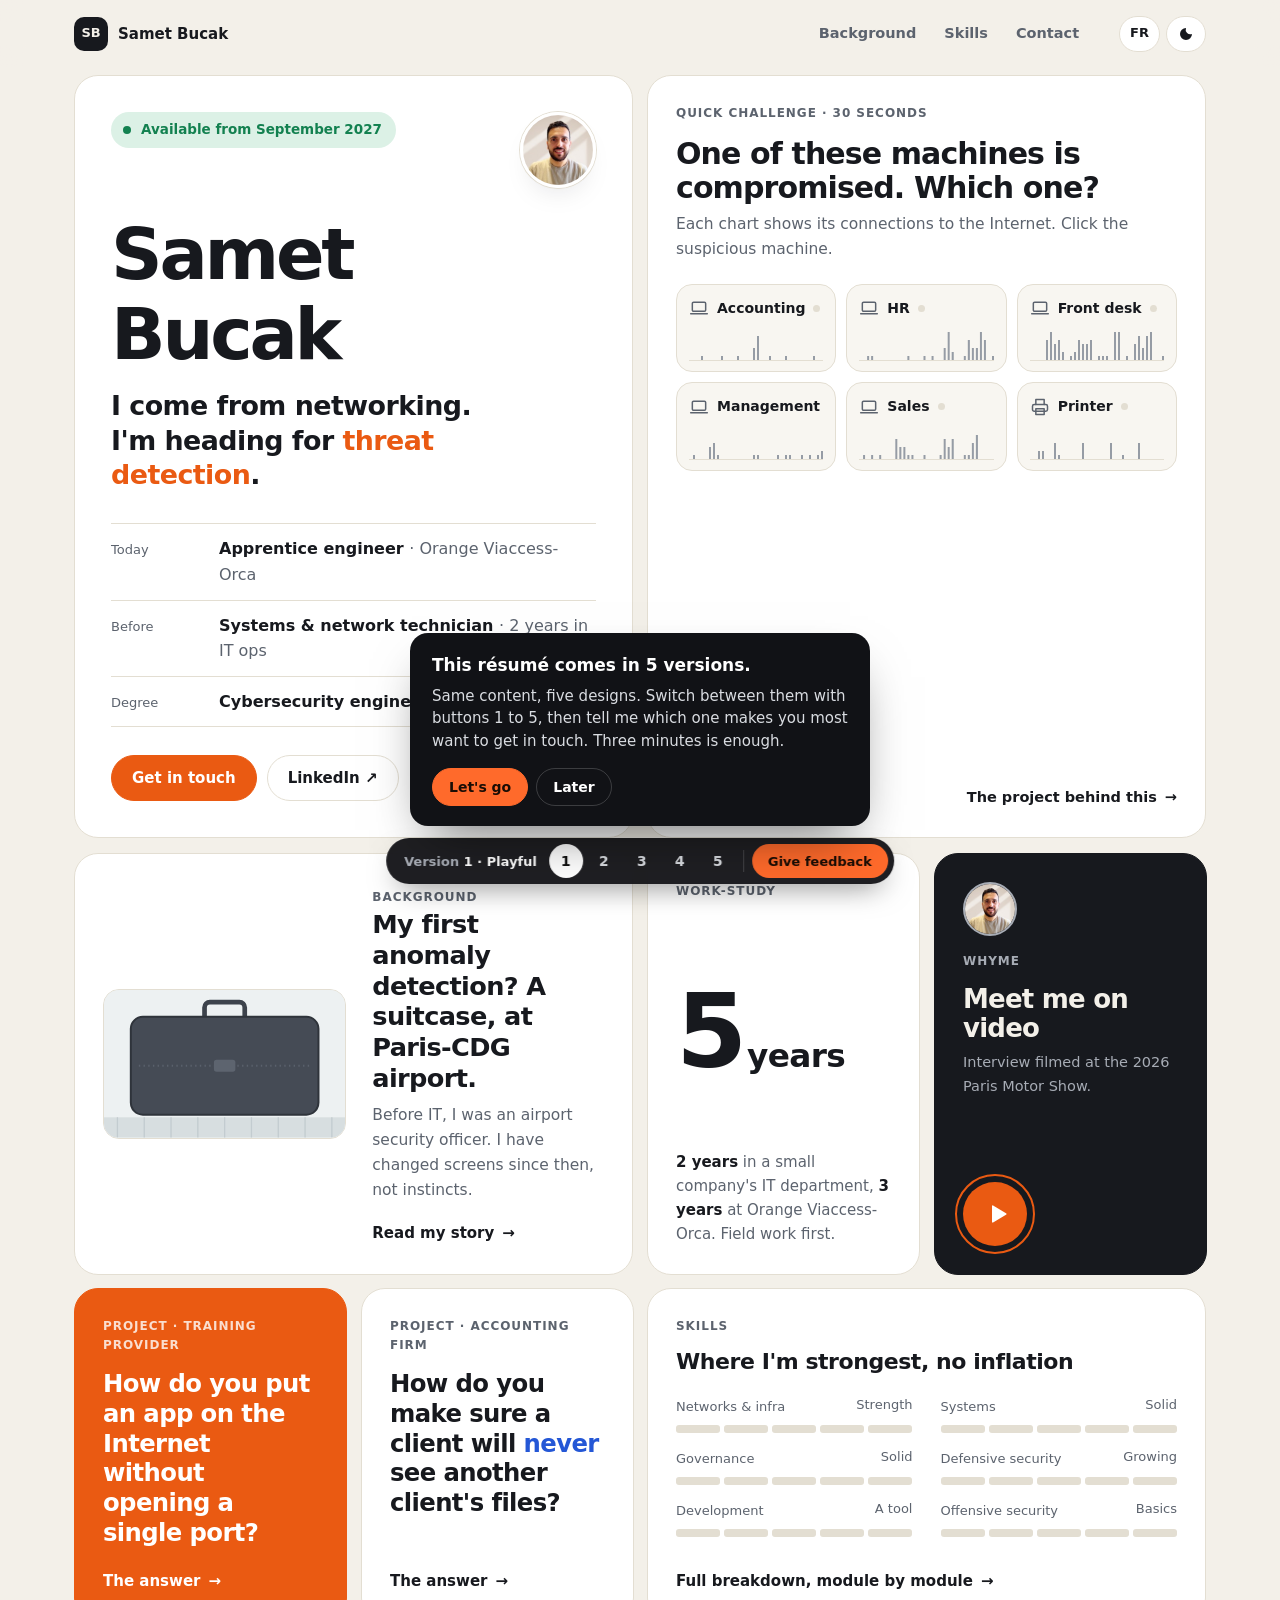
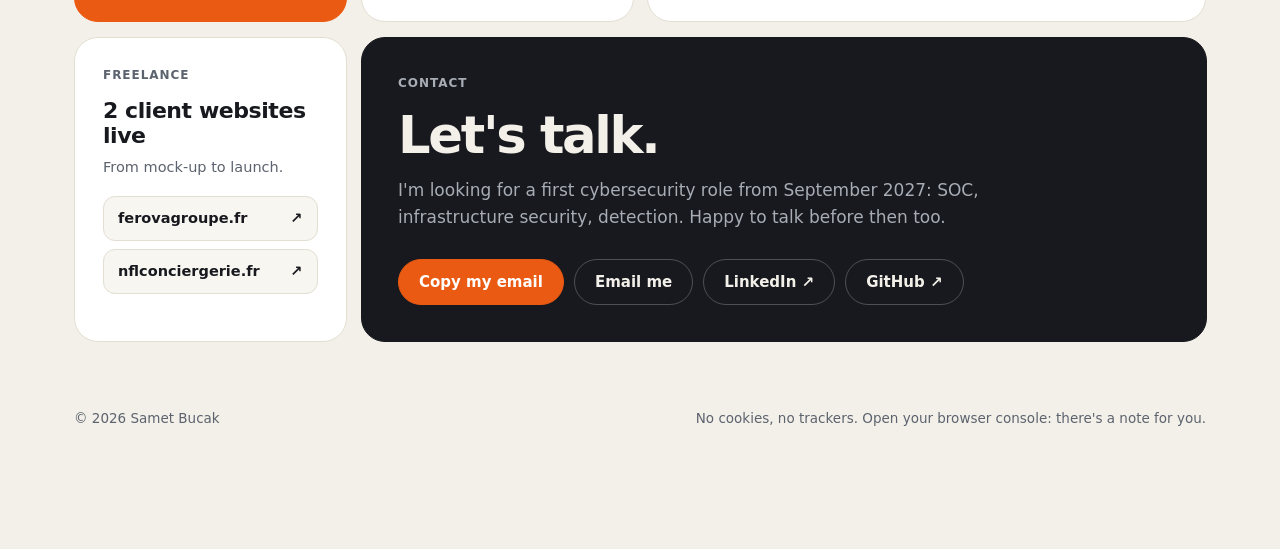
==== index.html @ 3767ce90 "Première version du CV en ligne Site statique en français et en anglais, sans dépendance externe : c" ====
<!doctype html>
<html lang="fr" data-page="home" data-ui="1" data-title-fr="Samet Bucak · Cybersécurité" data-title-en="Samet Bucak · Cybersecurity">
<head>
  <meta charset="utf-8">
  <meta name="viewport" content="width=device-width, initial-scale=1">
  <meta http-equiv="Content-Security-Policy" content="default-src 'self'; img-src 'self' data:; media-src 'self'; style-src 'self'; script-src 'self'; object-src 'none'; base-uri 'self'; form-action 'none'">
  <meta name="referrer" content="strict-origin-when-cross-origin">
  <title>Samet Bucak · Cybersécurité</title>
  <meta name="description" content="Samet Bucak, futur ingénieur cybersécurité (ESIEA, 2027). Je viens du réseau, je vais vers la détection.">
  <meta name="theme-color" content="#f3f0e9">
  <meta property="og:type" content="website">
  <meta property="og:title" content="Samet Bucak · Cybersécurité">
  <meta property="og:description" content="Je viens du réseau, je vais vers la détection. Disponible en septembre 2027.">
  <meta property="og:url" content="https://sametdu60.github.io/">
  <link rel="canonical" href="https://sametdu60.github.io/">
  <link rel="icon" href="favicon.svg" type="image/svg+xml">
  <link rel="stylesheet" href="css/style.css">
  <script src="js/boot.js"></script>
  <script src="js/site.js" defer></script>
  <script src="js/review.js" defer></script>
  <script src="js/game.js" defer></script>
  <script src="js/xray.js" defer></script>
</head>
<body>
  <a class="skip" href="#contenu"><span lang="fr">Aller au contenu</span><span lang="en">Skip to content</span></a>

  <svg hidden aria-hidden="true">
    <symbol id="i-laptop" viewBox="0 0 24 24"><g fill="none" stroke="currentColor" stroke-width="1.8" stroke-linecap="round" stroke-linejoin="round"><rect x="4" y="5" width="16" height="11" rx="1.5"/><path d="M2 19h20"/></g></symbol>
    <symbol id="i-printer" viewBox="0 0 24 24"><g fill="none" stroke="currentColor" stroke-width="1.8" stroke-linecap="round" stroke-linejoin="round"><path d="M7 9V3h10v6"/><rect x="3" y="9" width="18" height="8" rx="2"/><path d="M7 14h10v7H7z"/></g></symbol>
    <symbol id="i-moon" viewBox="0 0 24 24"><path fill="currentColor" d="M12 3a9 9 0 1 0 9 9 7 7 0 0 1-9-9Z"/></symbol>
    <symbol id="i-check" viewBox="0 0 24 24"><g fill="none" stroke="currentColor" stroke-width="2.2" stroke-linecap="round" stroke-linejoin="round"><circle cx="12" cy="12" r="10"/><path d="m7.5 12.5 3 3 6-6.5"/></g></symbol>
    <symbol id="i-play" viewBox="0 0 24 24"><path fill="currentColor" d="M7 4.5v15a1 1 0 0 0 1.5.86l12.5-7.5a1 1 0 0 0 0-1.72L8.5 3.64A1 1 0 0 0 7 4.5Z"/></symbol>
  </svg>

  <header class="header">
    <div class="header__inner">
      <a class="logo" href="index.html"><span class="logo__mark">SB</span><span>Samet Bucak</span></a>
      <nav class="menu" aria-label="Navigation">
        <a href="parcours.html"><span lang="fr">Parcours</span><span lang="en">Background</span></a>
        <a href="competences.html"><span lang="fr">Compétences</span><span lang="en">Skills</span></a>
        <a href="#contact">Contact</a>
      </nav>
      <div class="toggles">
        <button class="toggle" type="button" data-toggle-lang data-label-fr="Switch to English" data-label-en="Passer en français"><span lang="fr">EN</span><span lang="en">FR</span></button>
        <button class="toggle" type="button" data-toggle-theme data-label-fr="Changer de thème" data-label-en="Toggle theme"><svg aria-hidden="true"><use href="#i-moon"/></svg></button>
      </div>
    </div>
  </header>

  <main class="home" id="contenu">
    <div class="bento">

      <div class="tile t-intro">
        <div class="intro__top">
          <span class="status"><span class="status__dot" aria-hidden="true"></span><span lang="fr">Disponible en septembre 2027</span><span lang="en">Available from September 2027</span></span>
          <img class="avatar" src="assets/photos/img-profil.jpg" width="76" height="76" alt="Samet Bucak">
        </div>
        <h1>Samet Bucak</h1>
        <p class="tagline"><span lang="fr">Je viens du réseau. Je vais vers la <em>détection</em>.</span><span lang="en">I come from networking. I'm heading for <em>threat detection</em>.</span></p>
        <dl class="facts">
          <div>
            <dt><span lang="fr">Aujourd'hui</span><span lang="en">Today</span></dt>
            <dd><span lang="fr">Apprenti ingénieur</span><span lang="en">Apprentice engineer</span> <span class="sub">· Orange Viaccess-Orca</span></dd>
          </div>
          <div>
            <dt><span lang="fr">Avant</span><span lang="en">Before</span></dt>
            <dd><span lang="fr">Technicien systèmes et réseaux</span><span lang="en">Systems &amp; network technician</span> <span class="sub"><span lang="fr">· 2 ans en DSI</span><span lang="en">· 2 years in IT ops</span></span></dd>
          </div>
          <div>
            <dt><span lang="fr">Diplôme</span><span lang="en">Degree</span></dt>
            <dd><span lang="fr">Ingénieur cybersécurité</span><span lang="en">Cybersecurity engineer</span> <span class="sub">· ESIEA, 2027</span></dd>
          </div>
        </dl>
        <div class="cta-row">
          <a class="btn btn--accent" href="#contact"><span lang="fr">Me contacter</span><span lang="en">Get in touch</span></a>
          <a class="btn" href="https://www.linkedin.com/in/samet-bucak/" target="_blank" rel="noopener noreferrer">LinkedIn ↗</a>
        </div>
      </div>

      <section class="tile t-game" id="game" aria-labelledby="game-title">
        <span class="label"><span lang="fr">Mini-défi · 30 secondes</span><span lang="en">Quick challenge · 30 seconds</span></span>
        <h2 class="game__title" id="game-title"><span lang="fr">Une de ces machines est piratée. Laquelle ?</span><span lang="en">One of these machines is compromised. Which one?</span></h2>
        <p class="game__sub"><span lang="fr">Chaque graphe montre ses connexions vers Internet. Cliquez sur la machine suspecte.</span><span lang="en">Each chart shows its connections to the Internet. Click the suspicious machine.</span></p>
        <div class="game__grid">
          <button class="host" type="button"><span class="host__badge"></span><span class="host__top"><svg class="host__icon" aria-hidden="true"><use href="#i-laptop"/></svg><span class="host__name"><span lang="fr">Compta</span><span lang="en">Accounting</span></span><span class="host__led"></span></span><canvas aria-hidden="true"></canvas></button>
          <button class="host" type="button"><span class="host__badge"></span><span class="host__top"><svg class="host__icon" aria-hidden="true"><use href="#i-laptop"/></svg><span class="host__name"><span lang="fr">RH</span><span lang="en">HR</span></span><span class="host__led"></span></span><canvas aria-hidden="true"></canvas></button>
          <button class="host" type="button"><span class="host__badge"></span><span class="host__top"><svg class="host__icon" aria-hidden="true"><use href="#i-laptop"/></svg><span class="host__name"><span lang="fr">Accueil</span><span lang="en">Front desk</span></span><span class="host__led"></span></span><canvas aria-hidden="true"></canvas></button>
          <button class="host" type="button"><span class="host__badge"></span><span class="host__top"><svg class="host__icon" aria-hidden="true"><use href="#i-laptop"/></svg><span class="host__name"><span lang="fr">Direction</span><span lang="en">Management</span></span><span class="host__led"></span></span><canvas aria-hidden="true"></canvas></button>
          <button class="host" type="button"><span class="host__badge"></span><span class="host__top"><svg class="host__icon" aria-hidden="true"><use href="#i-laptop"/></svg><span class="host__name"><span lang="fr">Commercial</span><span lang="en">Sales</span></span><span class="host__led"></span></span><canvas aria-hidden="true"></canvas></button>
          <button class="host" type="button"><span class="host__badge"></span><span class="host__top"><svg class="host__icon" aria-hidden="true"><use href="#i-printer"/></svg><span class="host__name"><span lang="fr">Imprimante</span><span lang="en">Printer</span></span><span class="host__led"></span></span><canvas aria-hidden="true"></canvas></button>
        </div>
        <p class="hint" hidden><span lang="fr">Indice : une machine piratée garde le contact avec son attaquant. Et un programme est bien plus régulier qu'un humain.</span><span lang="en">Hint: a compromised machine keeps in touch with its attacker. And a program is far more regular than a human.</span></p>
        <div class="game__foot">
          <button class="linkish" type="button" data-hint><span lang="fr">Un indice ?</span><span lang="en">Need a hint?</span></button>
          <button class="linkish" type="button" data-reveal hidden><span lang="fr">Voir la réponse</span><span lang="en">Show me</span></button>
          <a class="go" href="projet-detection.html"><span lang="fr">Le projet derrière ce défi</span><span lang="en">The project behind this</span></a>
        </div>
        <div class="game__result" aria-live="polite" aria-hidden="true">
          <p class="game__score"><svg aria-hidden="true"><use href="#i-check"/></svg><span data-result-score></span></p>
          <h3 data-result-title></h3>
          <p data-result-text></p>
          <div class="cta-row">
            <a class="btn btn--accent" href="projet-detection.html"><span lang="fr">Voir comment je le détecte</span><span lang="en">See how I detect it</span> →</a>
            <button class="btn" type="button" data-replay><span lang="fr">Rejouer</span><span lang="en">Play again</span></button>
          </div>
        </div>
      </section>

      <a class="tile t-xray" href="parcours.html">
        <div class="xray">
          <svg id="xray" viewBox="0 0 360 220" role="img" aria-labelledby="xray-desc">
            <title id="xray-desc">Valise passée aux rayons X : ordinateur, câbles, vêtements, et un objet signalé</title>
            <defs>
              <clipPath id="xr-reveal"><rect id="xr-window" x="0" y="0" width="360" height="220"/></clipPath>
            </defs>
            <rect x="0" y="0" width="360" height="220" fill="#edf1f2"/>
            <rect x="0" y="190" width="360" height="30" fill="#d7dee0"/>
            <g stroke="#c3ccd0" stroke-width="2">
              <path d="M20 190v30M60 190v30M100 190v30M140 190v30M180 190v30M220 190v30M260 190v30M300 190v30M340 190v30"/>
            </g>
            <!-- Extérieur de la valise -->
            <g>
              <path d="M150 40v-14a8 8 0 0 1 8-8h44a8 8 0 0 1 8 8v14" fill="none" stroke="#3d434c" stroke-width="7"/>
              <rect x="40" y="40" width="280" height="146" rx="18" fill="#454b55"/>
              <rect x="40" y="40" width="280" height="146" rx="18" fill="none" stroke="#2f343b" stroke-width="3"/>
              <path d="M52 113h256" stroke="#5a616c" stroke-width="3" stroke-dasharray="2 5"/>
              <rect x="164" y="104" width="32" height="18" rx="4" fill="#5d646f"/>
            </g>
            <!-- Vue rayons X, révélée par le balayage -->
            <g clip-path="url(#xr-reveal)">
              <rect x="0" y="0" width="360" height="190" fill="#edf1f2"/>
              <path d="M150 40v-14a8 8 0 0 1 8-8h44a8 8 0 0 1 8 8v14" fill="none" stroke="#5f86d9" stroke-width="5" opacity=".7"/>
              <rect x="40" y="40" width="280" height="146" rx="18" fill="#f7fafa" stroke="#7d9bc9" stroke-width="3"/>
              <!-- Ordinateur portable (métal : bleu) -->
              <rect x="58" y="58" width="124" height="80" rx="6" fill="#2f63cf" opacity=".55"/>
              <rect x="66" y="66" width="108" height="64" rx="3" fill="#2f63cf" opacity=".35"/>
              <g stroke="#1c449f" stroke-width="1.4" opacity=".55">
                <path d="M72 78h96M72 88h96M72 98h96M72 108h96M72 118h96"/>
              </g>
              <circle cx="168" cy="72" r="3" fill="#163a8c" opacity=".7"/>
              <!-- Vêtements (organique : orange) -->
              <path d="M198 54c26-8 58-6 104 4 6 16 4 30-4 40-30 6-64 6-98-2-8-14-8-28-2-42Z" fill="#f2922f" opacity=".5"/>
              <path d="M206 66c24-4 52-2 84 4" stroke="#d9741a" stroke-width="2" fill="none" opacity=".6"/>
              <path d="M58 150c30-6 70-6 110 0 4 10 2 20-4 26-34 4-70 4-104-2-6-8-6-16-2-24Z" fill="#f2922f" opacity=".45"/>
              <!-- Chaussures -->
              <path d="M200 116c10-6 26-6 34 2l10 14c2 6-2 10-10 10h-30c-8 0-10-6-8-12Z" fill="#e07a1f" opacity=".55"/>
              <path d="M200 146c10-6 26-6 34 2l10 14c2 6-2 10-10 10h-30c-8 0-10-6-8-12Z" fill="#e07a1f" opacity=".5"/>
              <!-- Câble enroulé (mixte : vert) -->
              <g fill="none" stroke="#2c9f63" stroke-width="2.4" opacity=".75">
                <circle cx="272" cy="134" r="16"/><circle cx="273" cy="135" r="11"/><circle cx="271" cy="133" r="6"/>
                <path d="M288 136c8 4 14 12 16 22"/>
              </g>
              <!-- Bouteille -->
              <rect x="186" y="150" width="12" height="28" rx="4" fill="#f2922f" opacity=".55"/>
              <rect x="188" y="145" width="8" height="6" rx="1.5" fill="#2f63cf" opacity=".7"/>
              <!-- Objet signalé -->
              <g>
                <rect x="294" y="58" width="16" height="26" rx="3" fill="#1d3f9a" opacity=".85"/>
                <rect x="298" y="62" width="8" height="6" fill="#6c8ee0"/>
                <path d="M298 74h8M298 78h8" stroke="#6c8ee0" stroke-width="1.5"/>
              </g>
            </g>
            <g id="xr-flag" opacity="0">
              <rect x="287" y="51" width="30" height="40" rx="4" fill="none" stroke="#e5341b" stroke-width="2.4" stroke-dasharray="5 3"/>
              <rect x="246" y="22" width="74" height="20" rx="6" fill="#e5341b"/>
              <text x="283" y="36" text-anchor="middle" font-size="11" font-weight="700" fill="#fff" font-family="system-ui, sans-serif">CHECK</text>
            </g>
            <rect id="xr-beam" x="0" y="0" width="3" height="190" fill="#ea5a12" opacity=".9"/>
          </svg>
        </div>
        <div class="xray__text">
          <span class="label"><span lang="fr">Parcours</span><span lang="en">Background</span></span>
          <h2><span lang="fr">Ma première détection d'anomalies ? Une valise, à Roissy.</span><span lang="en">My first anomaly detection? A suitcase, at Paris-CDG airport.</span></h2>
          <p><span lang="fr">Avant l'informatique, j'étais agent de sûreté aéroportuaire. Depuis, j'ai changé d'écran, pas de réflexe.</span><span lang="en">Before IT, I was an airport security officer. I have changed screens since then, not instincts.</span></p>
          <span class="go"><span lang="fr">Lire mon parcours</span><span lang="en">Read my story</span></span>
        </div>
      </a>

      <a class="tile t-years" href="parcours.html">
        <span class="label"><span lang="fr">Alternance</span><span lang="en">Work-study</span></span>
        <p class="big">5<small><span lang="fr">ans</span><span lang="en">years</span></small></p>
        <p><span lang="fr"><strong>2 ans</strong> dans la DSI d'une PME, <strong>3 ans</strong> chez Orange Viaccess-Orca. Le terrain d'abord.</span><span lang="en"><strong>2 years</strong> in a small company's IT department, <strong>3 years</strong> at Orange Viaccess-Orca. Field work first.</span></p>
      </a>

      <button class="tile t-video" id="video-tile" type="button" aria-haspopup="dialog">
        <img class="video__face" src="assets/photos/img-profil.jpg" width="54" height="54" alt="">
        <span class="label">WhyMe</span>
        <h2><span lang="fr">Me voir en vrai</span><span lang="en">Meet me on video</span></h2>
        <p><span lang="fr">Interview filmée au Mondial de l'Auto 2026.</span><span lang="en">Interview filmed at the 2026 Paris Motor Show.</span><span class="soon"> <span lang="fr">Bientôt en ligne.</span><span lang="en">Coming soon.</span></span></p>
        <span class="play" aria-hidden="true"><svg><use href="#i-play"/></svg></span>
      </button>

      <a class="tile t-q1" href="projet-formation.html">
        <span class="label"><span lang="fr">Projet · organisme de formation</span><span lang="en">Project · training provider</span></span>
        <p class="question"><span lang="fr">Comment ouvrir un logiciel à Internet sans ouvrir un seul port ?</span><span lang="en">How do you put an app on the Internet without opening a single port?</span></p>
        <div class="tile__foot"><span class="go"><span lang="fr">La réponse</span><span lang="en">The answer</span></span></div>
      </a>

      <a class="tile t-q2" href="projet-cabinet.html">
        <span class="label"><span lang="fr">Projet · cabinet comptable</span><span lang="en">Project · accounting firm</span></span>
        <p class="question"><span lang="fr">Comment garantir qu'un client ne verra <em>jamais</em> les dossiers d'un autre ?</span><span lang="en">How do you make sure a client will <em>never</em> see another client's files?</span></p>
        <div class="tile__foot"><span class="go"><span lang="fr">La réponse</span><span lang="en">The answer</span></span></div>
      </a>

      <a class="tile t-skills" href="competences.html">
        <span class="label"><span lang="fr">Compétences</span><span lang="en">Skills</span></span>
        <h2><span lang="fr">Où je suis le plus solide, sans gonfler</span><span lang="en">Where I'm strongest, no inflation</span></h2>
        <div class="meters">
          <div class="meter meter--top">
            <span class="meter__name"><span><span lang="fr">Réseau &amp; infra</span><span lang="en">Networks &amp; infra</span></span><span><span lang="fr">Point fort</span><span lang="en">Strength</span></span></span>
            <span class="meter__bar" aria-hidden="true"><i class="on"></i><i class="on"></i><i class="on"></i><i class="on"></i><i class="on"></i></span>
          </div>
          <div class="meter">
            <span class="meter__name"><span><span lang="fr">Systèmes</span><span lang="en">Systems</span></span><span><span lang="fr">Solide</span><span lang="en">Solid</span></span></span>
            <span class="meter__bar" aria-hidden="true"><i class="on"></i><i class="on"></i><i class="on"></i><i class="on"></i><i></i></span>
          </div>
          <div class="meter">
            <span class="meter__name"><span><span lang="fr">Gouvernance</span><span lang="en">Governance</span></span><span><span lang="fr">Solide</span><span lang="en">Solid</span></span></span>
            <span class="meter__bar" aria-hidden="true"><i class="on"></i><i class="on"></i><i class="on"></i><i class="on"></i><i></i></span>
          </div>
          <div class="meter">
            <span class="meter__name"><span><span lang="fr">Sécurité défensive</span><span lang="en">Defensive security</span></span><span><span lang="fr">En progression</span><span lang="en">Growing</span></span></span>
            <span class="meter__bar" aria-hidden="true"><i class="on"></i><i class="on"></i><i class="on"></i><i></i><i></i></span>
          </div>
          <div class="meter">
            <span class="meter__name"><span><span lang="fr">Développement</span><span lang="en">Development</span></span><span><span lang="fr">Un outil</span><span lang="en">A tool</span></span></span>
            <span class="meter__bar" aria-hidden="true"><i class="on"></i><i class="on"></i><i class="on"></i><i></i><i></i></span>
          </div>
          <div class="meter">
            <span class="meter__name"><span><span lang="fr">Sécurité offensive</span><span lang="en">Offensive security</span></span><span><span lang="fr">Notions</span><span lang="en">Basics</span></span></span>
            <span class="meter__bar" aria-hidden="true"><i class="on"></i><i class="on"></i><i></i><i></i><i></i></span>
          </div>
        </div>
        <div class="tile__foot"><span class="go"><span lang="fr">Le détail, module par module</span><span lang="en">Full breakdown, module by module</span></span></div>
      </a>

      <div class="tile t-web">
        <span class="label">Freelance</span>
        <h2><span lang="fr">2 sites clients en ligne</span><span lang="en">2 client websites live</span></h2>
        <p><span lang="fr">De la maquette à la mise en ligne.</span><span lang="en">From mock-up to launch.</span></p>
        <div class="sites">
          <a href="https://ferovagroupe.fr" target="_blank" rel="noopener noreferrer">ferovagroupe.fr <span aria-hidden="true">↗</span></a>
          <a href="https://nflconciergerie.fr" target="_blank" rel="noopener noreferrer">nflconciergerie.fr <span aria-hidden="true">↗</span></a>
        </div>
      </div>

      <section class="tile t-contact" id="contact" aria-labelledby="contact-title">
        <span class="label">Contact</span>
        <h2 id="contact-title"><span lang="fr">On en parle ?</span><span lang="en">Let's talk.</span></h2>
        <p><span lang="fr">Je cherche un premier poste en cybersécurité pour septembre 2027 : SOC, sécurité des infrastructures, détection. Un échange avant, c'est avec plaisir aussi.</span><span lang="en">I'm looking for a first cybersecurity role from September 2027: SOC, infrastructure security, detection. Happy to talk before then too.</span></p>
        <div class="cta-row">
          <button class="btn btn--accent" type="button" data-copy="samet.bucak60@gmail.com"><span lang="fr">Copier mon e-mail</span><span lang="en">Copy my email</span></button>
          <a class="btn" href="mailto:samet.bucak60@gmail.com"><span lang="fr">Écrire</span><span lang="en">Email me</span></a>
          <a class="btn" href="https://www.linkedin.com/in/samet-bucak/" target="_blank" rel="noopener noreferrer">LinkedIn ↗</a>
          <a class="btn" href="https://github.com/sametdu60" target="_blank" rel="noopener noreferrer">GitHub ↗</a>
        </div>
      </section>

    </div>
  </main>

  <dialog class="modal" id="video-modal" aria-label="WhyMe">
    <button class="modal__close" type="button" data-label-fr="Fermer" data-label-en="Close">×</button>
    <video controls playsinline preload="none" data-src="assets/video/video.mp4"></video>
  </dialog>

  <footer class="footer">
    <p>© <span id="year">2026</span> Samet Bucak</p>
    <p><span lang="fr">Aucun cookie, aucun traceur. Ouvrez la console du navigateur : un message vous y attend.</span><span lang="en">No cookies, no trackers. Open your browser console: there's a note for you.</span></p>
  </footer>
  <!-- ZmxhZ3tsYV9jdXJpb3NpdGVfcGFpZV90b3Vqb3Vyc30= -->
</body>
</html>
---- css/style.css ----
/* ==========================================================================
   Tokens
   ========================================================================== */
:root {
  --bg: #f3f0e9;
  --card: #ffffff;
  --card-2: #f8f6f1;
  --text: #17191e;
  --muted: #5c636e;
  --faint: #969ca5;
  --line: #e3ded2;
  --accent: #ea5a12;
  --accent-hover: #d14d0b;
  --accent-soft: #fde6d8;
  --on-accent: #ffffff;
  --blue: #2457d6;
  --green: #138150;
  --green-soft: #dcf1e6;
  --contrast: #17191e;
  --on-contrast: #f3f0e9;
  --on-contrast-muted: #a7acb5;
  --xray-bg: #edf1f2;
  --shadow: 0 1px 2px rgba(23, 25, 30, .04), 0 14px 32px -18px rgba(23, 25, 30, .22);
  --sans: ui-sans-serif, system-ui, -apple-system, "Segoe UI Variable Display", "Segoe UI", Roboto, "Helvetica Neue", Arial, sans-serif;
  --mono: ui-monospace, "Cascadia Code", "SF Mono", Menlo, Consolas, monospace;
  --display: var(--sans);
  --radius: 24px;
  --max: 1180px;
  color-scheme: light;
}

@media (prefers-color-scheme: dark) {
  :root:not([data-theme="light"]) {
    --bg: #0f1114;
    --card: #181b20;
    --card-2: #1d2127;
    --text: #edebe5;
    --muted: #a3a9b3;
    --faint: #6d737d;
    --line: #2a2e36;
    --accent: #ff7a36;
    --accent-hover: #ff8c50;
    --accent-soft: rgba(255, 122, 54, .15);
    --on-accent: #1a0d05;
    --blue: #7ea2ff;
    --green: #4cc790;
    --green-soft: rgba(76, 199, 144, .14);
    --contrast: #efece5;
    --on-contrast: #17191e;
    --on-contrast-muted: #5c636e;
    --xray-bg: #e6ebec;
    --shadow: 0 1px 2px rgba(0, 0, 0, .3), 0 18px 36px -20px rgba(0, 0, 0, .7);
    color-scheme: dark;
  }
}

:root[data-theme="dark"] {
  --bg: #0f1114;
  --card: #181b20;
  --card-2: #1d2127;
  --text: #edebe5;
  --muted: #a3a9b3;
  --faint: #6d737d;
  --line: #2a2e36;
  --accent: #ff7a36;
  --accent-hover: #ff8c50;
  --accent-soft: rgba(255, 122, 54, .15);
  --on-accent: #1a0d05;
  --blue: #7ea2ff;
  --green: #4cc790;
  --green-soft: rgba(76, 199, 144, .14);
  --contrast: #efece5;
  --on-contrast: #17191e;
  --on-contrast-muted: #5c636e;
  --xray-bg: #e6ebec;
  --shadow: 0 1px 2px rgba(0, 0, 0, .3), 0 18px 36px -20px rgba(0, 0, 0, .7);
  color-scheme: dark;
}

/* Langue : le contenu existe en français et en anglais, on masque l'autre. */
html[data-lang="en"] [lang="fr"]:not(html),
html:not([data-lang="en"]) [lang="en"]:not(html) { display: none !important; }

/* ==========================================================================
   Base
   ========================================================================== */
*, *::before, *::after { box-sizing: border-box; }
[hidden] { display: none !important; }
html { scroll-behavior: smooth; scroll-padding-top: 84px; -webkit-text-size-adjust: 100%; }
body {
  margin: 0;
  background: var(--bg);
  color: var(--text);
  font: 17px/1.6 var(--sans);
  -webkit-font-smoothing: antialiased;
}
img, svg, video, canvas { display: block; max-width: 100%; }
a { color: inherit; text-underline-offset: 3px; text-decoration-thickness: 1px; }
a:hover { color: var(--accent); }
:focus-visible { outline: 2px solid var(--accent); outline-offset: 3px; border-radius: 6px; }
h1, h2, h3, h4 { margin: 0; line-height: 1.12; letter-spacing: -.02em; font-weight: 750; font-family: var(--display); }
.question, .tagline, .big, .quote, .stats strong, .next strong { font-family: var(--display); }
p, ul, ol, figure, dl, dd { margin: 0; padding: 0; }
ul, ol { list-style: none; }
button { font: inherit; color: inherit; }

.skip {
  position: absolute; left: 16px; top: -60px; z-index: 50;
  background: var(--accent); color: var(--on-accent); padding: 10px 14px; border-radius: 10px; text-decoration: none;
}
.skip:focus { top: 12px; }

.label {
  font-size: 12px; font-weight: 650; letter-spacing: .08em; text-transform: uppercase; color: var(--muted);
}
.mono { font-family: var(--mono); }

/* ==========================================================================
   Header
   ========================================================================== */
.header {
  position: sticky; top: 0; z-index: 30;
  background: color-mix(in srgb, var(--bg) 82%, transparent);
  backdrop-filter: saturate(1.4) blur(12px);
  -webkit-backdrop-filter: saturate(1.4) blur(12px);
}
.header__inner {
  max-width: var(--max); margin: 0 auto; padding: 14px 24px;
  display: flex; align-items: center; gap: 20px;
}
.logo { display: inline-flex; align-items: center; gap: 10px; text-decoration: none; font-weight: 700; font-size: 15px; }
.logo:hover { color: var(--text); }
.logo__mark {
  width: 34px; height: 34px; border-radius: 10px; display: grid; place-items: center;
  background: var(--contrast); color: var(--on-contrast); font-size: 13px; font-weight: 800; letter-spacing: -.02em;
}
.back { font-size: 14px; color: var(--muted); text-decoration: none; display: inline-flex; gap: 6px; align-items: center; }
.back:hover { color: var(--text); }
.menu { display: flex; gap: 4px; margin-left: auto; }
.menu a {
  font-size: 14.5px; font-weight: 550; text-decoration: none; color: var(--muted);
  padding: 8px 12px; border-radius: 999px;
}
.menu a:hover, .menu a[aria-current="page"] { color: var(--text); background: var(--card); }
.toggles { display: flex; gap: 6px; }
.toggle {
  height: 36px; min-width: 40px; padding: 0 10px; border-radius: 999px;
  border: 1px solid var(--line); background: var(--card); cursor: pointer;
  display: inline-flex; align-items: center; justify-content: center; gap: 6px;
  font-size: 13px; font-weight: 700;
}
.toggle:hover { border-color: var(--faint); }
.toggle svg { width: 16px; height: 16px; }
.menu + .toggles { margin-left: 8px; }
.header__inner > .toggles:first-child, .back + .toggles { margin-left: auto; }

/* ==========================================================================
   Buttons
   ========================================================================== */
.btn {
  display: inline-flex; align-items: center; gap: 8px;
  height: 46px; padding: 0 20px; border-radius: 999px;
  font-size: 15px; font-weight: 650; text-decoration: none; cursor: pointer;
  border: 1px solid var(--line); background: var(--card); color: var(--text);
  transition: transform .15s ease, background .15s ease, border-color .15s ease;
}
.btn:hover { color: var(--text); border-color: var(--faint); transform: translateY(-1px); }
.btn:active { transform: translateY(0); }
.btn--accent { background: var(--accent); border-color: var(--accent); color: var(--on-accent); }
.btn--accent:hover { background: var(--accent-hover); border-color: var(--accent-hover); color: var(--on-accent); }
.btn--ghost { background: transparent; }
.btn--small { height: 38px; padding: 0 16px; font-size: 14px; }
.btn svg { width: 18px; height: 18px; }

.go { display: inline-flex; align-items: center; gap: 8px; font-weight: 650; font-size: 15px; }
.go::after { content: "→"; transition: transform .2s ease; }
a:hover .go::after, .go:hover::after { transform: translateX(4px); }

/* ==========================================================================
   Home: bento
   ========================================================================== */
.home { max-width: var(--max); margin: 0 auto; padding: 8px 24px 40px; }
.bento {
  display: grid; gap: 14px;
  grid-template-columns: repeat(4, minmax(0, 1fr));
  grid-template-areas:
    "intro intro game  game"
    "intro intro game  game"
    "xray  xray  years video"
    "q1    q2    skills skills"
    "web   contact contact contact";
}
.tile {
  position: relative; overflow: hidden;
  background: var(--card); border: 1px solid var(--line); border-radius: var(--radius);
  padding: 28px; display: flex; flex-direction: column;
  text-decoration: none; color: inherit;
}
a.tile, .tile--hover { transition: transform .25s ease, box-shadow .25s ease, border-color .25s ease; }
a.tile:hover, .tile--hover:hover { transform: translateY(-4px); box-shadow: var(--shadow); color: inherit; }
.tile .label { margin-bottom: 14px; }
.tile__foot { margin-top: auto; padding-top: 22px; display: flex; align-items: center; justify-content: space-between; gap: 12px; flex-wrap: wrap; }

.t-intro { grid-area: intro; padding: 36px; }
.t-game { grid-area: game; }
.t-xray { grid-area: xray; }
.t-years { grid-area: years; }
.t-video { grid-area: video; }
.t-q1 { grid-area: q1; }
.t-q2 { grid-area: q2; }
.t-skills { grid-area: skills; }
.t-web { grid-area: web; }
.t-contact { grid-area: contact; }

/* Entrée en scène des tuiles */
.js .bento > .tile { animation: rise .7s cubic-bezier(.2, .7, .2, 1) both; }
.js .bento > .tile:nth-child(2) { animation-delay: .08s; }
.js .bento > .tile:nth-child(3) { animation-delay: .16s; }
.js .bento > .tile:nth-child(4) { animation-delay: .22s; }
.js .bento > .tile:nth-child(5) { animation-delay: .28s; }
.js .bento > .tile:nth-child(6) { animation-delay: .34s; }
.js .bento > .tile:nth-child(7) { animation-delay: .4s; }
.js .bento > .tile:nth-child(8) { animation-delay: .46s; }
.js .bento > .tile:nth-child(9) { animation-delay: .52s; }
.js .bento > .tile:nth-child(10) { animation-delay: .58s; }
@keyframes rise { from { opacity: 0; transform: translateY(18px) scale(.985); } to { opacity: 1; transform: none; } }

/* Intro */
.status {
  display: inline-flex; align-items: center; gap: 10px; align-self: flex-start;
  background: var(--green-soft); color: var(--green);
  font-size: 13.5px; font-weight: 650; padding: 7px 14px 7px 12px; border-radius: 999px;
}
.status__dot { width: 8px; height: 8px; border-radius: 50%; background: currentColor; position: relative; }
.status__dot::after {
  content: ""; position: absolute; inset: -4px; border-radius: 50%; border: 2px solid currentColor;
  opacity: 0; animation: ring 2.2s ease-out infinite;
}
@keyframes ring { 0% { transform: scale(.4); opacity: .8; } 100% { transform: scale(1.6); opacity: 0; } }
.t-intro h1 { font-size: clamp(46px, 5.6vw, 76px); letter-spacing: -.045em; font-weight: 800; margin-top: 26px; }
.tagline { font-size: clamp(21px, 2.1vw, 27px); line-height: 1.3; letter-spacing: -.02em; font-weight: 600; margin-top: 14px; max-width: 20ch; }
.tagline em { font-style: normal; color: var(--accent); }
.facts { margin-top: 30px; display: grid; gap: 0; border-top: 1px solid var(--line); }
.facts div { display: grid; grid-template-columns: 96px 1fr; gap: 12px; padding: 12px 0; border-bottom: 1px solid var(--line); align-items: baseline; }
.facts dt { font-size: 13px; color: var(--muted); }
.facts dd { font-weight: 600; font-size: 16px; }
.facts dd span.sub { font-weight: 450; color: var(--muted); }
.cta-row { display: flex; flex-wrap: wrap; gap: 10px; margin-top: 28px; }

/* Défi */
.t-game { padding: 28px; }
.game__title { font-size: clamp(24px, 2.4vw, 30px); letter-spacing: -.03em; }
.game__sub { color: var(--muted); margin-top: 8px; font-size: 15.5px; }
.game__grid { display: grid; grid-template-columns: repeat(3, minmax(0, 1fr)); gap: 10px; margin-top: 22px; }
.host {
  position: relative; text-align: left; cursor: pointer;
  background: var(--card-2); border: 1.5px solid var(--line); border-radius: 16px;
  padding: 12px 12px 10px; display: flex; flex-direction: column; gap: 8px;
  transition: transform .15s ease, border-color .15s ease, background .15s ease;
}
.host:hover { border-color: var(--faint); transform: translateY(-2px); }
.host__top { display: flex; align-items: center; gap: 8px; font-size: 14px; font-weight: 650; }
.host__icon { width: 20px; height: 20px; color: var(--muted); flex: none; }
.host__led { width: 7px; height: 7px; border-radius: 50%; background: var(--line); margin-left: auto; transition: background .1s; }
.host__led.on { background: var(--green); }
.host canvas { width: 100%; height: 34px; }
.host__badge {
  position: absolute; top: -9px; right: 10px; font-size: 11px; font-weight: 700;
  padding: 2px 8px; border-radius: 999px; opacity: 0; transform: translateY(4px); transition: .2s ease;
}
.host.is-clean { border-color: var(--green); }
.host.is-clean .host__badge { opacity: 1; transform: none; background: var(--green); color: #fff; }
.host.is-found { border-color: var(--accent); background: var(--accent-soft); }
.host.is-found .host__badge { opacity: 1; transform: none; background: var(--accent); color: var(--on-accent); }
.host.shake { animation: shake .35s ease; }
@keyframes shake { 25% { transform: translateX(-4px); } 75% { transform: translateX(4px); } }
.game__legend { font-size: 13px; color: var(--muted); margin-top: 12px; display: flex; align-items: center; gap: 8px; }
.game__legend svg { width: 26px; height: 12px; color: var(--faint); }
.game__foot { margin-top: auto; padding-top: 18px; display: flex; flex-wrap: wrap; gap: 10px 18px; align-items: center; }
.linkish { background: none; border: 0; padding: 0; cursor: pointer; font-weight: 650; font-size: 14.5px; color: var(--muted); text-decoration: underline; text-underline-offset: 3px; }
.linkish:hover { color: var(--text); }
.game__foot .go { margin-left: auto; font-size: 14.5px; text-decoration: none; }
.hint {
  margin-top: 14px; padding: 12px 14px; border-radius: 14px; background: var(--accent-soft);
  font-size: 14.5px; line-height: 1.5;
}
.game__result {
  position: absolute; inset: 0; background: var(--card); padding: 30px;
  display: flex; flex-direction: column; justify-content: center; gap: 16px;
  opacity: 0; visibility: hidden; transform: translateY(12px); transition: .35s ease;
}
.game__result.is-shown { opacity: 1; visibility: visible; transform: none; }
.game__score { display: inline-flex; align-items: center; gap: 10px; font-weight: 700; color: var(--accent); }
.game__score svg { width: 28px; height: 28px; }
.game__result h3 { font-size: clamp(24px, 2.5vw, 32px); letter-spacing: -.03em; }
.game__result p { color: var(--muted); max-width: 52ch; }
.game__result .cta-row { margin-top: 6px; }

/* Rayons X */
.t-xray { display: grid; grid-template-columns: minmax(0, 1.05fr) minmax(0, 1fr); gap: 26px; align-items: center; }
.xray { border-radius: 16px; overflow: hidden; background: var(--xray-bg); border: 1px solid var(--line); }
.xray svg { width: 100%; height: auto; }
.xray__text h2 { font-size: clamp(21px, 2vw, 26px); letter-spacing: -.025em; line-height: 1.2; }
.xray__text p { color: var(--muted); margin-top: 10px; font-size: 15.5px; }
.xray__text .go { margin-top: 18px; }

/* Chiffre */
.t-years { justify-content: space-between; }
.big { font-size: clamp(76px, 8vw, 112px); font-weight: 800; letter-spacing: -.06em; line-height: .9; }
.big small { font-size: .32em; letter-spacing: -.02em; margin-left: 6px; }
.t-years p:not(.big) { color: var(--muted); font-size: 15px; }
.t-years .big { color: var(--text); }
.t-years strong { color: var(--text); font-weight: 650; }

/* Vidéo */
.t-video { background: var(--contrast); color: var(--on-contrast); border-color: var(--contrast); cursor: pointer; text-align: left; font: inherit; }
.t-video .label { color: var(--on-contrast-muted); }
.t-video h2 { font-size: 26px; letter-spacing: -.03em; }
.t-video p { color: var(--on-contrast-muted); font-size: 14.5px; margin-top: 8px; }
.play {
  width: 64px; height: 64px; border-radius: 50%; background: var(--accent); color: var(--on-accent);
  display: grid; place-items: center; margin-top: auto; position: relative;
}
.play svg { width: 24px; height: 24px; margin-left: 3px; }
.play::before {
  content: ""; position: absolute; inset: -8px; border-radius: 50%; border: 2px solid var(--accent);
  animation: ring 2.4s ease-out infinite;
}
.t-video:hover .play { transform: scale(1.06); transition: transform .2s ease; }
.t-video .soon { display: none; }
.t-video.is-soon .soon { display: inline; color: var(--on-contrast); }
.t-video[aria-disabled="true"] { cursor: default; }
.t-video[aria-disabled="true"] .play { background: transparent; border: 2px dashed var(--on-contrast-muted); color: var(--on-contrast-muted); }
.t-video[aria-disabled="true"] .play::before { display: none; }

/* Questions */
.t-q1 { background: var(--accent); color: var(--on-accent); border-color: var(--accent); }
.t-q1 .label { color: inherit; opacity: .8; }
.question { font-size: clamp(21px, 1.9vw, 25px); line-height: 1.22; letter-spacing: -.025em; font-weight: 700; }
.t-q2 .question em { font-style: normal; color: var(--blue); }

/* Compétences */
.t-skills h2 { font-size: 22px; letter-spacing: -.02em; }
.meters { display: grid; grid-template-columns: 1fr 1fr; gap: 14px 28px; margin-top: 20px; }
.meter { display: grid; gap: 7px; }
.meter__name { display: flex; justify-content: space-between; font-size: 14.5px; font-weight: 600; }
.meter__name span:last-child { color: var(--muted); font-weight: 500; font-size: 13px; }
.meter__bar { display: grid; grid-template-columns: repeat(5, 1fr); gap: 4px; }
.meter__bar i { height: 8px; border-radius: 3px; background: var(--line); }
.meter__bar i.on { background: var(--text); }
.meter--top .meter__bar i.on { background: var(--accent); }
.js .meters:not(.is-in) .meter__bar i.on { background: var(--line); }
.meter__bar i { transition: background .3s ease; }
.meter__bar i:nth-child(2) { transition-delay: .08s; }
.meter__bar i:nth-child(3) { transition-delay: .16s; }
.meter__bar i:nth-child(4) { transition-delay: .24s; }
.meter__bar i:nth-child(5) { transition-delay: .32s; }

/* Sites */
.t-web h2 { font-size: 22px; letter-spacing: -.02em; }
.t-web p { color: var(--muted); font-size: 14.5px; margin-top: 8px; }
.sites { margin-top: 16px; display: grid; gap: 8px; }
.sites a {
  display: flex; justify-content: space-between; align-items: center; gap: 8px;
  padding: 10px 14px; border-radius: 12px; background: var(--card-2); border: 1px solid var(--line);
  text-decoration: none; font-weight: 600; font-size: 14.5px;
}
.sites a:hover { border-color: var(--accent); }

/* Contact */
.t-contact { background: var(--contrast); color: var(--on-contrast); border-color: var(--contrast); padding: 36px; }
.t-contact .label { color: var(--on-contrast-muted); }
.t-contact h2 { font-size: clamp(34px, 4vw, 54px); letter-spacing: -.045em; font-weight: 800; }
.t-contact p { color: var(--on-contrast-muted); margin-top: 12px; max-width: 54ch; }
.t-contact .btn:not(.btn--accent) { background: transparent; color: var(--on-contrast); border-color: color-mix(in srgb, var(--on-contrast) 25%, transparent); }
.t-contact .btn:not(.btn--accent):hover { border-color: var(--on-contrast); }

/* ==========================================================================
   Pages de détail
   ========================================================================== */
.page { max-width: 860px; margin: 0 auto; padding: 24px 24px 40px; }
.page--wide { max-width: var(--max); }
.page-hero { padding: 40px 0 30px; }
.page-hero h1 { font-size: clamp(38px, 5.4vw, 64px); letter-spacing: -.045em; font-weight: 800; margin-top: 14px; max-width: 18ch; }
.page-hero .lead { font-size: clamp(18px, 1.9vw, 21px); color: var(--muted); margin-top: 18px; max-width: 60ch; line-height: 1.55; }
.pill {
  display: inline-flex; align-items: center; gap: 8px; font-size: 13px; font-weight: 650;
  padding: 6px 12px; border-radius: 999px; background: var(--card); border: 1px solid var(--line);
}
.pill--live::before { content: ""; width: 7px; height: 7px; border-radius: 50%; background: var(--accent); }
.pill--done::before { content: ""; width: 7px; height: 7px; border-radius: 50%; background: var(--green); }

.sheet {
  display: grid; grid-template-columns: repeat(4, minmax(0, 1fr)); gap: 0;
  background: var(--card); border: 1px solid var(--line); border-radius: 20px; margin: 10px 0 20px;
}
.sheet div { padding: 18px 20px; border-left: 1px solid var(--line); }
.sheet div:first-child { border-left: 0; }
.sheet dt { font-size: 12px; font-weight: 650; letter-spacing: .07em; text-transform: uppercase; color: var(--muted); }
.sheet dd { font-weight: 600; font-size: 15px; margin-top: 6px; line-height: 1.4; }

.block { padding: 48px 0 0; }
.block > .label { color: var(--accent); }
.block h2 { font-size: clamp(26px, 3vw, 36px); letter-spacing: -.035em; margin-top: 8px; }
.block > p, .block .prose p { color: var(--muted); margin-top: 14px; max-width: 66ch; }
.block > p strong, .prose strong { color: var(--text); font-weight: 650; }
.prose p + p { margin-top: 12px; }

.answer {
  margin-top: 22px; padding: 22px 24px; border-radius: 20px;
  background: var(--accent-soft); border: 1px solid color-mix(in srgb, var(--accent) 30%, transparent);
}
.answer .label { color: var(--accent); }
.answer p { margin-top: 8px; font-size: 18px; line-height: 1.5; font-weight: 550; color: var(--text); }

.cards { display: grid; grid-template-columns: repeat(3, minmax(0, 1fr)); gap: 12px; margin-top: 22px; }
.cards--2 { grid-template-columns: repeat(2, minmax(0, 1fr)); }
.card {
  background: var(--card); border: 1px solid var(--line); border-radius: 18px; padding: 20px;
}
a.card { display: block; text-decoration: none; color: inherit; }
a.card:hover { color: inherit; border-color: var(--faint); }
a.card .go { margin-top: 12px; color: var(--text); font-size: 14.5px; }
.skill-row .meters { margin-top: 4px; grid-template-columns: 1fr; }
.card__icon {
  width: 38px; height: 38px; border-radius: 11px; display: grid; place-items: center;
  background: var(--accent-soft); color: var(--accent); margin-bottom: 14px;
}
.card__icon svg { width: 20px; height: 20px; }
.card h3 { font-size: 17px; letter-spacing: -.015em; }
.card p { color: var(--muted); font-size: 15px; margin-top: 6px; line-height: 1.55; }

.checklist { display: grid; gap: 10px; margin-top: 20px; }
.checklist li {
  display: grid; grid-template-columns: 26px 1fr; gap: 10px; align-items: start;
  background: var(--card); border: 1px solid var(--line); border-radius: 14px; padding: 14px 16px;
}
.checklist li::before {
  content: "✓"; width: 22px; height: 22px; border-radius: 50%; display: grid; place-items: center;
  background: var(--green-soft); color: var(--green); font-size: 12px; font-weight: 800; margin-top: 1px;
}
.checklist li { color: var(--muted); }
.checklist strong { font-weight: 650; color: var(--text); }

.diagram {
  margin-top: 24px; background: var(--card); border: 1px solid var(--line); border-radius: 20px; padding: 18px;
}
.diagram svg { width: 100%; height: auto; }
.diagram figcaption { color: var(--muted); font-size: 14px; margin-top: 12px; padding: 0 4px; }
.diagram svg text { font-family: var(--sans); fill: var(--text); }
.diagram svg .muted { fill: var(--muted); }
.diagram svg .box { fill: var(--card-2); stroke: var(--line); stroke-width: 1.5; }
.diagram svg .box-accent { fill: var(--accent-soft); stroke: var(--accent); stroke-width: 1.5; }
.diagram svg .box-green { fill: var(--green-soft); stroke: var(--green); stroke-width: 1.5; }
.diagram svg .wire { stroke: var(--faint); stroke-width: 1.5; fill: none; }
.diagram svg .wire-accent { stroke: var(--accent); stroke-width: 2; fill: none; }
.diagram svg .wire-dash { stroke: var(--faint); stroke-width: 1.5; fill: none; stroke-dasharray: 5 5; }
.diagram svg .block-x { stroke: var(--accent); stroke-width: 3; stroke-linecap: round; }
.diagram svg .arrowhead { fill: var(--faint); }
.diagram svg .accent-text { fill: var(--accent); }

.stats { display: grid; grid-template-columns: repeat(3, minmax(0, 1fr)); gap: 12px; }
.stats li { background: var(--card); border: 1px solid var(--line); border-radius: 18px; padding: 18px 20px; }
.stats strong { display: block; font-size: clamp(30px, 3.6vw, 42px); font-weight: 800; letter-spacing: -.04em; line-height: 1; color: var(--accent); }
.stats span { display: block; color: var(--muted); font-size: 14.5px; margin-top: 8px; line-height: 1.4; }
.diagram svg .arrowhead-accent { fill: var(--accent); }

.pipeline { display: grid; grid-template-columns: repeat(5, minmax(0, 1fr)); gap: 10px; margin-top: 24px; counter-reset: step; }
.pipeline li {
  background: var(--card); border: 1px solid var(--line); border-radius: 16px; padding: 16px; position: relative;
  counter-increment: step;
}
.pipeline li::before { content: "0" counter(step); font: 700 12px var(--mono); color: var(--accent); }
.pipeline li:not(:last-child)::after {
  content: "→"; position: absolute; right: -10px; top: 50%; transform: translate(50%, -50%);
  color: var(--faint); font-weight: 700; z-index: 1;
}
.pipeline--4 { grid-template-columns: repeat(4, minmax(0, 1fr)); }
.table-wrap { overflow-x: auto; -webkit-overflow-scrolling: touch; }
.pipeline h3 { font-size: 15.5px; margin-top: 8px; letter-spacing: -.01em; }
.pipeline p { font-size: 13.5px; color: var(--muted); margin-top: 4px; line-height: 1.45; }

.roadmap { margin-top: 24px; display: grid; gap: 0; position: relative; }
.roadmap li { display: grid; grid-template-columns: 30px 1fr auto; gap: 14px; align-items: center; padding: 12px 0; border-bottom: 1px solid var(--line); }
.roadmap li::before {
  content: ""; width: 14px; height: 14px; border-radius: 50%; border: 2px solid var(--faint); justify-self: center;
}
.roadmap li.is-now::before { border-color: var(--accent); background: var(--accent); box-shadow: 0 0 0 5px var(--accent-soft); }
.roadmap strong { font-weight: 650; }
.roadmap span { color: var(--muted); font-size: 15px; }
.roadmap em { font-style: normal; font-size: 12.5px; font-weight: 650; color: var(--muted); }
.roadmap li.is-now em { color: var(--accent); }

.matrix { width: 100%; border-collapse: separate; border-spacing: 0; margin-top: 22px; font-size: 15px; background: var(--card); border: 1px solid var(--line); border-radius: 18px; overflow: hidden; }
.matrix th, .matrix td { padding: 13px 16px; text-align: left; border-bottom: 1px solid var(--line); vertical-align: top; }
.matrix tr:last-child td { border-bottom: 0; }
.matrix thead th { font-size: 12px; letter-spacing: .07em; text-transform: uppercase; color: var(--muted); background: var(--card-2); }
.matrix td:first-child { font-weight: 650; }
.matrix .yes { color: var(--green); font-weight: 650; }
.matrix .no { color: var(--muted); }

.quote {
  margin-top: 26px; padding: 4px 0 4px 22px; border-left: 3px solid var(--accent);
  font-size: clamp(20px, 2.2vw, 25px); line-height: 1.35; letter-spacing: -.02em; font-weight: 650; max-width: 36ch;
}

.tags { display: flex; flex-wrap: wrap; gap: 6px; margin-top: 14px; }
.tags li { font-size: 13px; font-weight: 600; padding: 4px 10px; border-radius: 999px; background: var(--card-2); border: 1px solid var(--line); color: var(--muted); }

/* Lab animé (page détection) */
.lab { margin-top: 24px; background: var(--card); border: 1px solid var(--line); border-radius: 20px; overflow: hidden; }
.lab__bar { display: flex; align-items: center; gap: 12px; padding: 12px 16px; border-bottom: 1px solid var(--line); font: 12.5px var(--mono); color: var(--muted); }
.lab__live { display: inline-flex; align-items: center; gap: 6px; color: var(--green); }
.lab__live::before { content: ""; width: 7px; height: 7px; border-radius: 50%; background: currentColor; }
.lab__live.is-paused { color: var(--faint); }
.lab__pause { margin-left: auto; font: 12.5px var(--mono); color: var(--muted); background: none; border: 1px solid var(--line); border-radius: 999px; padding: 4px 12px; cursor: pointer; }
.lab__pause:hover { color: var(--text); }
#net { width: 100%; aspect-ratio: 16 / 9; }
.lab__log { height: 116px; overflow: hidden; padding: 10px 16px; border-top: 1px solid var(--line); background: var(--card-2); font: 12px/1.75 var(--mono); color: var(--muted); display: flex; flex-direction: column; justify-content: flex-end; }
.lab__log li { white-space: nowrap; overflow: hidden; text-overflow: ellipsis; }
.lab__log li.alert { color: var(--accent); font-weight: 600; }
.lab__log .t { color: var(--faint); margin-right: 8px; }

/* Parcours */
.journey { margin-top: 30px; position: relative; display: grid; gap: 18px; }
.journey::before { content: ""; position: absolute; left: 23px; top: 24px; bottom: 24px; width: 2px; background: var(--line); }
.step { display: grid; grid-template-columns: 48px 1fr; gap: 20px; position: relative; }
.step__dot {
  width: 48px; height: 48px; border-radius: 15px; background: var(--card); border: 1px solid var(--line);
  display: grid; place-items: center; color: var(--muted); position: relative; z-index: 1;
}
.step__dot svg { width: 22px; height: 22px; }
.step.is-key .step__dot { background: var(--accent); border-color: var(--accent); color: var(--on-accent); }
.step__body { background: var(--card); border: 1px solid var(--line); border-radius: 20px; padding: 22px 24px; }
.step__date { font-size: 13px; font-weight: 650; color: var(--accent); }
.step h3 { font-size: 21px; letter-spacing: -.02em; margin-top: 4px; }
.step__where { font-size: 14.5px; color: var(--muted); margin-top: 4px; }
.step p { color: var(--muted); margin-top: 10px; }
.step ul.bullets { margin-top: 12px; display: grid; gap: 7px; }
.bullets li { position: relative; padding-left: 18px; color: var(--muted); font-size: 15.5px; }
.bullets li::before { content: ""; position: absolute; left: 2px; top: .66em; width: 6px; height: 6px; border-radius: 2px; background: var(--accent); }
.kept { margin-top: 14px; padding: 12px 14px; border-radius: 12px; background: var(--card-2); font-size: 15px; }
.kept b { font-weight: 650; }

/* Compétences */
.skill-rows { display: grid; gap: 12px; margin-top: 24px; }
.skill-row { background: var(--card); border: 1px solid var(--line); border-radius: 20px; padding: 22px 24px; display: grid; grid-template-columns: minmax(0, 1fr) 220px; gap: 12px 28px; }
.skill-row h3 { font-size: 20px; letter-spacing: -.02em; }
.skill-row p { color: var(--muted); margin-top: 8px; font-size: 15.5px; }
.skill-row .proof { font-size: 14.5px; margin-top: 12px; color: var(--text); }
.skill-row .proof a { font-weight: 600; }
.skill-row .meter { align-self: start; }
.semesters { display: grid; grid-template-columns: repeat(3, minmax(0, 1fr)); gap: 12px; margin-top: 22px; }
.semesters .card h3 { font-size: 15px; color: var(--accent); }
.semesters ul { margin-top: 10px; display: grid; gap: 6px; }
.semesters li { font-size: 14.5px; color: var(--text); }

/* Suite de navigation */
.next {
  display: flex; align-items: center; justify-content: space-between; gap: 18px; flex-wrap: wrap;
  margin-top: 60px; padding: 28px 30px; border-radius: var(--radius);
  background: var(--contrast); color: var(--on-contrast); text-decoration: none;
  transition: transform .25s ease;
}
.next:hover { color: var(--on-contrast); transform: translateY(-3px); }
.next .label { color: var(--on-contrast-muted); }
.next strong { display: block; font-size: clamp(21px, 2.4vw, 28px); letter-spacing: -.03em; margin-top: 6px; }
.next__arrow { width: 52px; height: 52px; border-radius: 50%; background: var(--accent); color: var(--on-accent); display: grid; place-items: center; font-size: 22px; font-weight: 700; transition: transform .2s ease; }
.next:hover .next__arrow { transform: translateX(4px); }
.end-cta { margin-top: 18px; display: flex; flex-wrap: wrap; gap: 10px; align-items: center; justify-content: space-between; padding: 22px 26px; border-radius: 20px; background: var(--card); border: 1px solid var(--line); }
.end-cta p { font-weight: 600; }

/* ==========================================================================
   Pied de page, vidéo, apparition
   ========================================================================== */
.footer { max-width: var(--max); margin: 0 auto; padding: 26px 24px 40px; display: flex; flex-wrap: wrap; gap: 8px 24px; justify-content: space-between; color: var(--muted); font-size: 13.5px; }
.footer a { color: var(--muted); }

.modal { border: 0; padding: 0; background: transparent; width: min(960px, 92vw); max-height: 90vh; }
.modal::backdrop { background: rgba(10, 11, 13, .78); backdrop-filter: blur(4px); }
.modal video { width: 100%; border-radius: 18px; background: #000; }
.modal__close { position: absolute; top: 10px; right: 10px; z-index: 2; width: 40px; height: 40px; border-radius: 50%; border: 0; background: rgba(0, 0, 0, .55); color: #fff; font-size: 20px; cursor: pointer; }

.js .reveal { opacity: 0; transform: translateY(16px); transition: opacity .6s ease, transform .6s ease; }
.js .reveal.is-in { opacity: 1; transform: none; }

.copied { position: relative; }
.copied::after {
  content: attr(data-copied); position: absolute; left: 50%; bottom: calc(100% + 8px); transform: translateX(-50%);
  background: var(--green); color: #fff; font-size: 12.5px; font-weight: 700; padding: 4px 10px; border-radius: 999px; white-space: nowrap;
}

@media (prefers-reduced-motion: reduce) {
  html { scroll-behavior: auto; }
  *, *::before, *::after { animation: none !important; transition: none !important; }
  .js .reveal { opacity: 1; transform: none; }
  .js .meters:not(.is-in) .meter__bar i.on { background: var(--text); }
}

/* ==========================================================================
   Responsive
   ========================================================================== */
@media (max-width: 1020px) {
  .bento {
    grid-template-columns: repeat(2, minmax(0, 1fr));
    grid-template-areas:
      "intro intro"
      "game game"
      "xray xray"
      "q1 q2"
      "years video"
      "skills skills"
      "web contact";
  }
  .t-contact { padding: 30px; }
  .pipeline { grid-template-columns: repeat(2, minmax(0, 1fr)); }
  .pipeline li::after { display: none; }
  .semesters { grid-template-columns: 1fr; }
}

@media (max-width: 720px) {
  body { font-size: 16px; }
  .header__inner { padding: 12px 16px; gap: 12px; }
  .menu { display: none; }
  .header__inner .toggles { margin-left: auto; }
  .home, .page { padding-left: 16px; padding-right: 16px; }
  .bento {
    grid-template-columns: minmax(0, 1fr);
    grid-template-areas: "intro" "game" "xray" "q1" "q2" "years" "video" "skills" "web" "contact";
    gap: 12px;
  }
  .tile, .t-intro, .t-contact { padding: 22px; border-radius: 20px; }
  .t-xray { grid-template-columns: 1fr; gap: 18px; }
  .game__grid { grid-template-columns: repeat(2, minmax(0, 1fr)); }
  .game__result { padding: 22px; }
  .facts div { grid-template-columns: 84px 1fr; }
  .meters { grid-template-columns: 1fr; }
  .t-years .big { font-size: 88px; }
  .sheet { grid-template-columns: 1fr 1fr; }
  .sheet div:nth-child(3) { border-left: 0; }
  .sheet div:nth-child(n + 3) { border-top: 1px solid var(--line); }
  .cards, .cards--2, .pipeline { grid-template-columns: 1fr; }
  .stats { grid-template-columns: 1fr; }
  .stats li { display: grid; grid-template-columns: 96px 1fr; align-items: center; gap: 12px; }
  .stats span { margin-top: 0; }
  .skill-row { grid-template-columns: 1fr; }
  .step { grid-template-columns: 40px 1fr; gap: 14px; }
  .step__dot { width: 40px; height: 40px; border-radius: 12px; }
  .journey::before { left: 19px; }
  .step__body { padding: 18px; }
  .matrix { font-size: 14px; min-width: 600px; }
  .matrix th, .matrix td { padding: 10px; }
  .next { padding: 22px; }
  .page-hero { padding-top: 24px; }
}

@media print {
  .header, .t-game, .t-video, .footer, .lab, .next__arrow { display: none !important; }
  body { background: #fff; }
}

/* ==========================================================================
   Habillages des interfaces 2 à 5 (accueil et pages de détail)
   ========================================================================== */
html:root[data-ui="2"] {
  --bg: #f4f2ec; --card: #fffefb; --card-2: #f8f6f1; --text: #1b1e25; --muted: #545b67; --faint: #9a9fa8; --line: #e4dfd4;
  --accent: #1d3c8f; --accent-hover: #162f72; --accent-soft: #e6ebf7; --on-accent: #ffffff;
  --blue: #1d3c8f; --green: #2f7a4f; --green-soft: #e3f1e8;
  --contrast: #1b1e25; --on-contrast: #f4f2ec; --on-contrast-muted: #a4a9b2; --xray-bg: #edf1f2;
  --shadow: 0 1px 2px rgba(20, 22, 28, .05), 0 18px 40px -24px rgba(20, 22, 28, .28);
  --display: "Iowan Old Style", "Palatino Linotype", Palatino, "Book Antiqua", Georgia, serif;
  --radius: 10px; color-scheme: light;
}
html:root[data-ui="3"] {
  --bg: #0a0e12; --card: #0f151b; --card-2: #131b22; --text: #d3dee6; --muted: #8796a3; --faint: #55636f; --line: #1d2933;
  --accent: #3ddc97; --accent-hover: #63e7ad; --accent-soft: rgba(61, 220, 151, .12); --on-accent: #03130b;
  --blue: #5cc8ff; --green: #3ddc97; --green-soft: rgba(61, 220, 151, .12);
  --contrast: #d3dee6; --on-contrast: #0a0e12; --on-contrast-muted: #4c5a66; --xray-bg: #e6ebec;
  --shadow: 0 0 0 1px rgba(61, 220, 151, .14), 0 20px 40px -24px rgba(0, 0, 0, .8);
  --display: var(--mono);
  --radius: 8px; color-scheme: dark;
}
html:root[data-ui="4"] {
  --bg: #fbf4e9; --card: #fffaf3; --card-2: #f6ecdc; --text: #1c1712; --muted: #6a5e52; --faint: #a89a8b; --line: #eadcc8;
  --accent: #d9452b; --accent-hover: #bf3820; --accent-soft: #fbe3dc; --on-accent: #ffffff;
  --blue: #2747c9; --green: #2c7a4b; --green-soft: #e1f0e6;
  --contrast: #1c1712; --on-contrast: #fbf4e9; --on-contrast-muted: #a89a8b; --xray-bg: #edf1f2;
  --shadow: 0 1px 2px rgba(28, 23, 18, .05), 0 22px 44px -26px rgba(28, 23, 18, .35);
  --display: var(--sans);
  --radius: 28px; color-scheme: light;
}
html:root[data-ui="5"] {
  --bg: #ffffff; --card: #ffffff; --card-2: #f4f4f4; --text: #0b0b0b; --muted: #4f4f4f; --faint: #9b9b9b; --line: #dcdcdc;
  --accent: #e30613; --accent-hover: #c00510; --accent-soft: #fde6e7; --on-accent: #ffffff;
  --blue: #0b0b0b; --green: #0a7a3e; --green-soft: #e2f2e8;
  --contrast: #0b0b0b; --on-contrast: #ffffff; --on-contrast-muted: #9b9b9b; --xray-bg: #f0f0f0;
  --shadow: 0 14px 30px -22px rgba(0, 0, 0, .45);
  --display: var(--sans);
  --radius: 3px; color-scheme: light;
}
html:root:not([data-ui="1"]) [data-toggle-theme] { display: none; }
html[data-ui="2"] :is(h1, h2, h3, .question, .tagline, .quote, .next strong) { font-weight: 600; letter-spacing: -.01em; }
html[data-ui="3"] :is(h1, h2, h3, .question, .tagline, .quote, .next strong, .stats strong) { font-weight: 700; letter-spacing: -.03em; }
html[data-ui="5"] :is(h1, h2, .page-hero h1) { letter-spacing: -.035em; }
html[data-ui="5"] .label { color: var(--accent); }

/* Photo de profil (interface 1) */
.intro__top { display: flex; justify-content: space-between; align-items: flex-start; gap: 16px; }
.avatar { width: 76px; height: 76px; border-radius: 50%; object-fit: cover; border: 3px solid var(--card); box-shadow: 0 0 0 1px var(--line), var(--shadow); flex: none; }
.video__face { width: 54px; height: 54px; border-radius: 50%; object-fit: cover; border: 2px solid var(--on-contrast-muted); margin-bottom: 16px; }

/* ==========================================================================
   Phase de test : sélecteur d'interface et formulaire de retour
   ========================================================================== */
.sw {
  position: fixed; left: 50%; bottom: 16px; transform: translateX(-50%); z-index: 60;
  display: flex; align-items: center; gap: 4px; padding: 6px;
  border-radius: 999px; background: rgba(17, 18, 22, .94); color: #f3f1ec;
  box-shadow: 0 12px 30px -12px rgba(0, 0, 0, .55), 0 0 0 1px rgba(255, 255, 255, .08);
  backdrop-filter: blur(10px); -webkit-backdrop-filter: blur(10px);
  font: 600 13px/1 system-ui, -apple-system, "Segoe UI", sans-serif;
}
.sw__label { padding: 0 8px 0 12px; color: #a8adb6; white-space: nowrap; }
.sw__label b { color: #fff; font-weight: 700; }
.sw__btn {
  position: relative; width: 34px; height: 34px; border-radius: 50%; border: 0;
  background: transparent; color: #d9dce1; cursor: pointer; font: 700 14px system-ui, sans-serif;
}
.sw__btn:hover { background: rgba(255, 255, 255, .12); }
.sw__btn[aria-current="true"] { background: #fff; color: #111; }
.sw__btn.is-seen:not([aria-current="true"])::after {
  content: ""; position: absolute; top: 5px; right: 5px; width: 6px; height: 6px; border-radius: 50%; background: #3ddc97;
}
.sw__sep { width: 1px; height: 22px; background: rgba(255, 255, 255, .16); margin: 0 4px; }
.sw__fb {
  height: 34px; padding: 0 16px; border-radius: 999px; border: 0; cursor: pointer;
  background: #ff6a2b; color: #1a0d05; font: 700 13px system-ui, sans-serif; white-space: nowrap;
}
.sw__fb:hover { background: #ff8450; }
.sw :focus-visible { outline: 2px solid #ff6a2b; outline-offset: 2px; }
html[data-review="on"] body { padding-bottom: 80px; }

.sw-intro {
  position: fixed; left: 50%; bottom: 74px; transform: translateX(-50%); z-index: 61;
  width: min(460px, calc(100vw - 24px)); padding: 20px 22px; border-radius: 18px;
  background: #111216; color: #d9dce1; box-shadow: 0 24px 50px -20px rgba(0, 0, 0, .6), 0 0 0 1px rgba(255, 255, 255, .08);
  font: 15px/1.5 system-ui, -apple-system, "Segoe UI", sans-serif;
}
.sw-intro strong { color: #fff; font-size: 17px; display: block; margin-bottom: 6px; }
.sw-intro__actions { display: flex; gap: 8px; margin-top: 16px; }
.sw-intro__actions button {
  height: 38px; padding: 0 16px; border-radius: 999px; border: 1px solid rgba(255, 255, 255, .18);
  background: transparent; color: #fff; font: 650 14px system-ui, sans-serif; cursor: pointer;
}
.sw-intro__actions button:first-child { background: #ff6a2b; border-color: #ff6a2b; color: #1a0d05; }

.fb {
  border: 0; padding: 0; width: min(660px, 94vw); max-height: 90vh; border-radius: 22px;
  background: var(--card); color: var(--text); box-shadow: 0 30px 80px -30px rgba(0, 0, 0, .6);
}
.fb::backdrop { background: rgba(10, 11, 13, .6); backdrop-filter: blur(3px); }
.fb__inner { padding: 30px; }
.fb h2 { font-size: clamp(24px, 3vw, 30px); letter-spacing: -.03em; padding-right: 40px; }
.fb__intro { color: var(--muted); margin-top: 8px; font-size: 15px; }
.fb fieldset { border: 0; padding: 0; margin: 24px 0 0; min-inline-size: 0; }
.fb legend, .fb .q { font-weight: 650; font-size: 15.5px; margin-bottom: 10px; padding: 0; display: block; }
.choices { display: flex; flex-wrap: wrap; gap: 8px; }
.choice {
  position: relative; display: inline-flex; align-items: center; gap: 6px; cursor: pointer;
  border: 1px solid var(--line); border-radius: 999px; padding: 8px 14px; font-size: 14.5px; background: var(--card-2);
}
.choice input { position: absolute; opacity: 0; pointer-events: none; }
.choice:hover { border-color: var(--faint); }
.choice:has(input:checked) { background: var(--accent); border-color: var(--accent); color: var(--on-accent); }
.choice:has(input:focus-visible) { outline: 2px solid var(--accent); outline-offset: 2px; }
.fb textarea, .fb input[type="text"] {
  width: 100%; font: inherit; font-size: 15px; color: var(--text); background: var(--card-2);
  border: 1px solid var(--line); border-radius: 12px; padding: 11px 13px;
}
.fb textarea { min-height: 82px; resize: vertical; }
.fb textarea:focus, .fb input[type="text"]:focus { outline: 2px solid var(--accent); outline-offset: 1px; }
.fb__actions { display: flex; flex-wrap: wrap; gap: 10px; align-items: center; margin-top: 26px; }
.fb__note { font-size: 13.5px; color: var(--muted); margin-top: 12px; }
.fb__done { margin-top: 12px; padding: 12px 14px; border-radius: 12px; background: var(--green-soft); color: var(--green); font-weight: 600; font-size: 14.5px; }
.fb__close {
  position: absolute; top: 16px; right: 16px; width: 38px; height: 38px; border-radius: 50%;
  border: 1px solid var(--line); background: var(--card-2); color: var(--text); font-size: 20px; cursor: pointer;
}

@media (max-width: 560px) {
  .sw { bottom: 10px; gap: 2px; padding: 5px; }
  .sw__label { display: none; }
  .sw__btn { width: 32px; height: 32px; }
  .sw__fb { padding: 0 12px; }
  .sw-intro { bottom: 62px; }
  .fb__inner { padding: 22px; }
}

@media print {
  .sw, .sw-intro, .fb { display: none !important; }
  html[data-review="on"] body { padding-bottom: 0; }
}
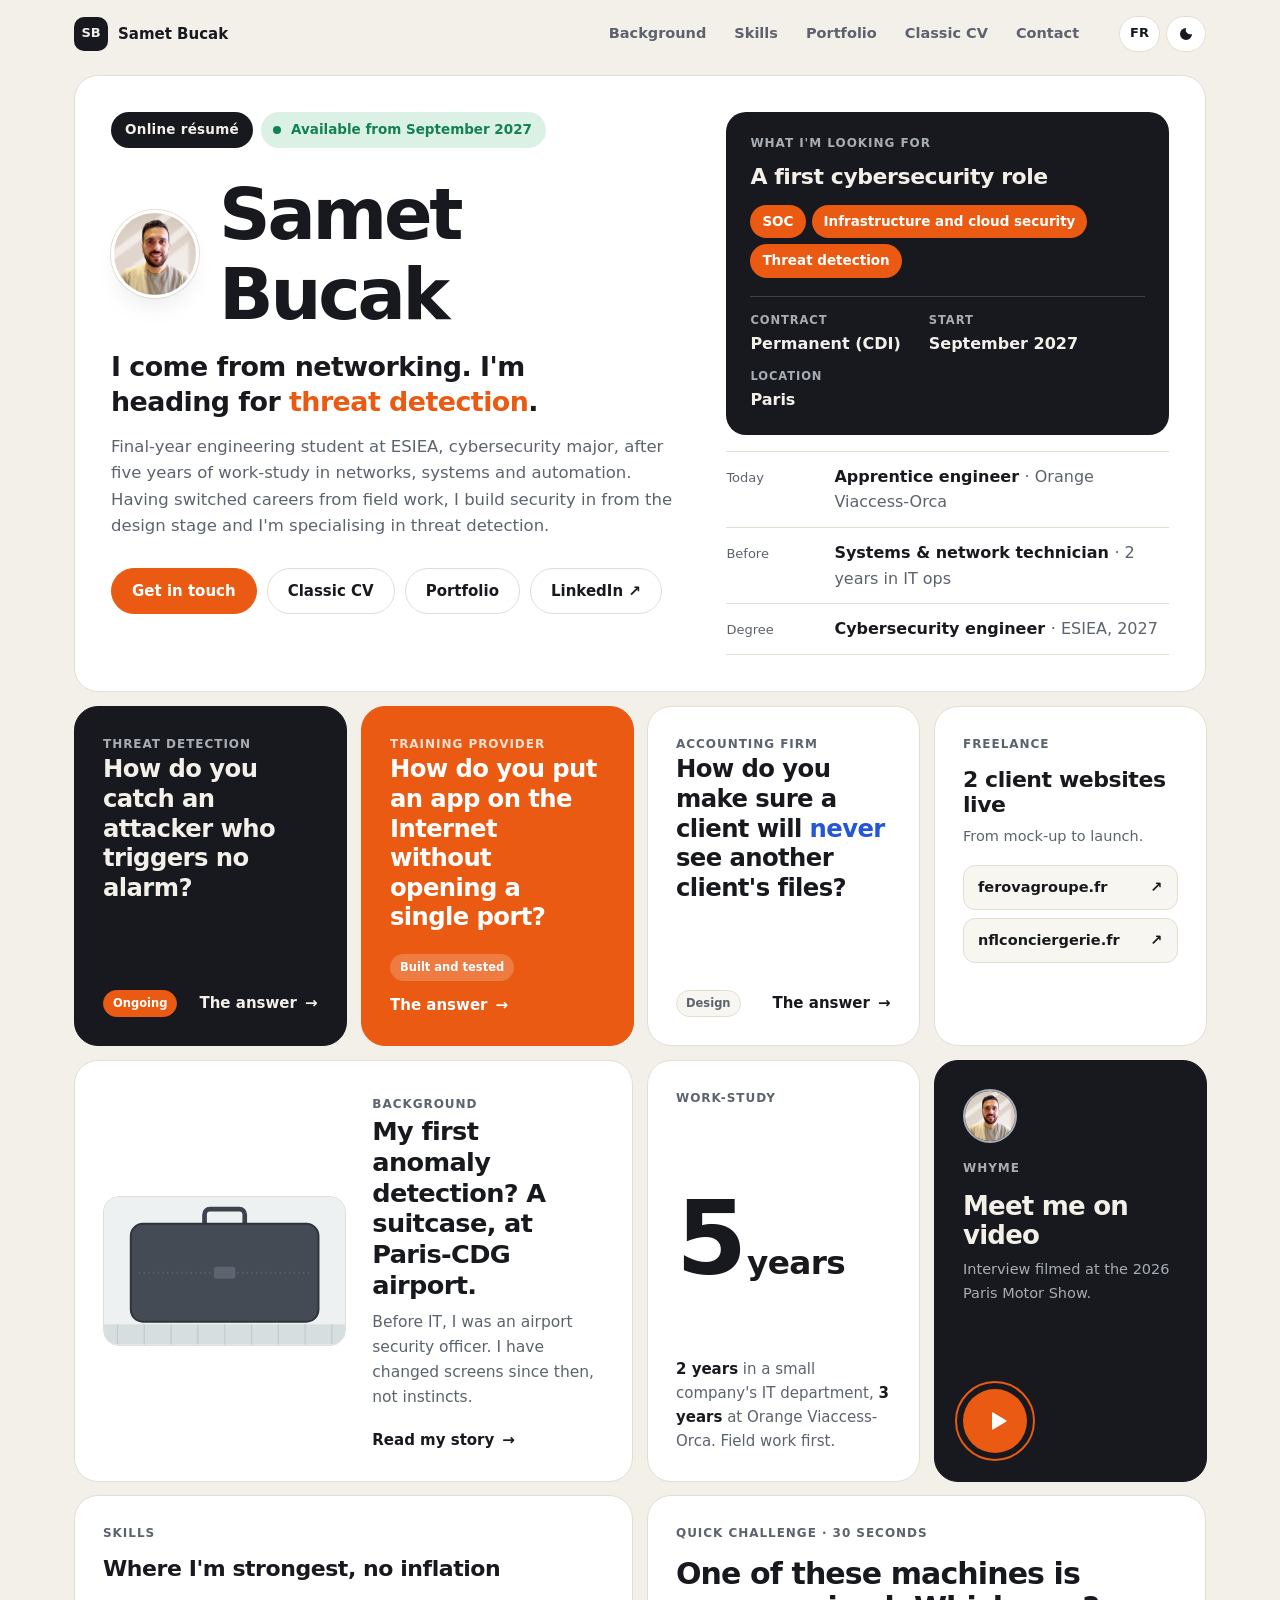
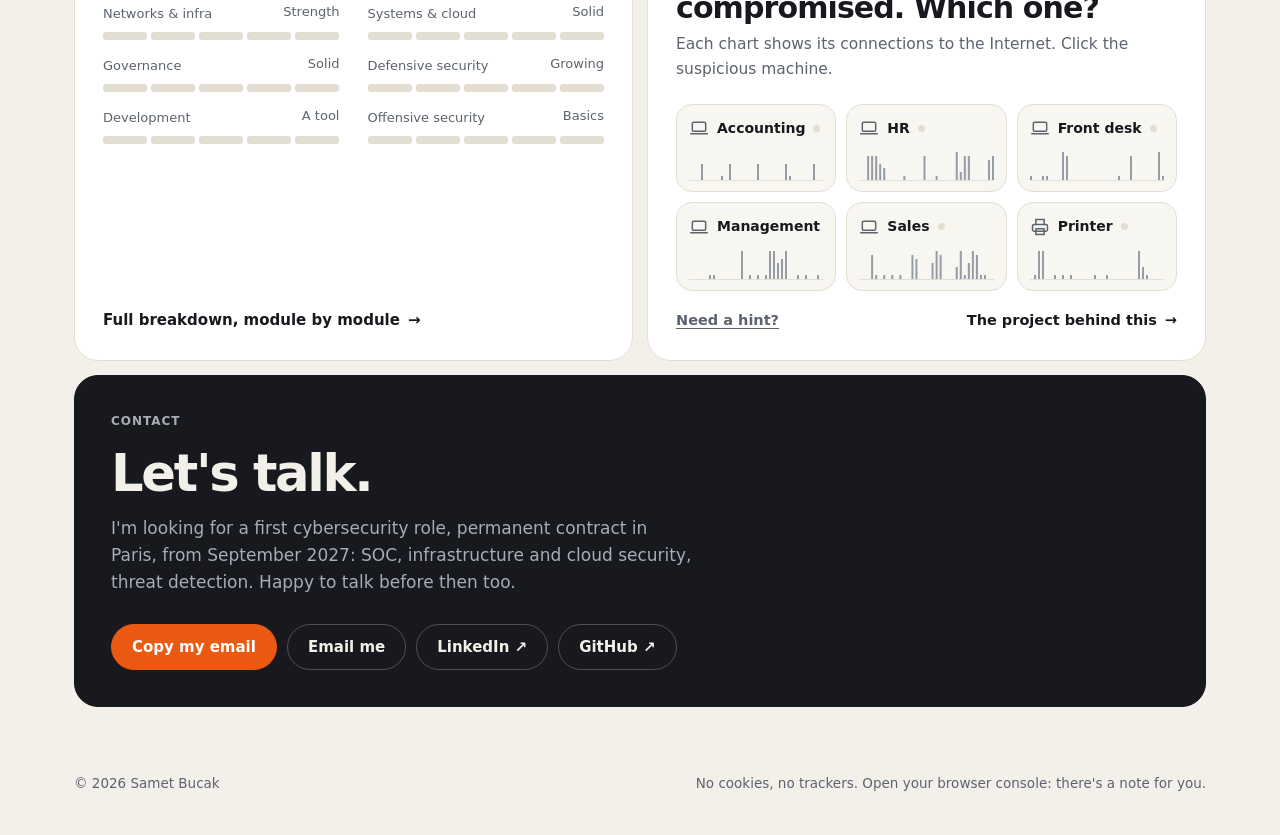
==== commit 160e26e7: "CV en ligne, CV classique et portfolio Suite aux retours RH : le haut de l'accueil dit clairement ce" ====
--- a/index.html
+++ b/index.html
@@ -1,23 +1,22 @@
 <!doctype html>
-<html lang="fr" data-page="home" data-ui="1" data-title-fr="Samet Bucak · Cybersécurité" data-title-en="Samet Bucak · Cybersecurity">
+<html lang="fr" data-page="home" data-ui="1" data-title-fr="Samet Bucak · CV en ligne · Cybersécurité" data-title-en="Samet Bucak · Online résumé · Cybersecurity">
 <head>
   <meta charset="utf-8">
   <meta name="viewport" content="width=device-width, initial-scale=1">
   <meta http-equiv="Content-Security-Policy" content="default-src 'self'; img-src 'self' data:; media-src 'self'; style-src 'self'; script-src 'self'; object-src 'none'; base-uri 'self'; form-action 'none'">
   <meta name="referrer" content="strict-origin-when-cross-origin">
-  <title>Samet Bucak · Cybersécurité</title>
-  <meta name="description" content="Samet Bucak, futur ingénieur cybersécurité (ESIEA, 2027). Je viens du réseau, je vais vers la détection.">
+  <title>Samet Bucak · CV en ligne · Cybersécurité</title>
+  <meta name="description" content="CV en ligne de Samet Bucak, futur ingénieur cybersécurité (ESIEA, 2027). Premier poste en CDI à Paris dès septembre 2027 : SOC, sécurité des infrastructures et du cloud, détection.">
   <meta name="theme-color" content="#f3f0e9">
   <meta property="og:type" content="website">
-  <meta property="og:title" content="Samet Bucak · Cybersécurité">
-  <meta property="og:description" content="Je viens du réseau, je vais vers la détection. Disponible en septembre 2027.">
+  <meta property="og:title" content="Samet Bucak · CV en ligne · Cybersécurité">
+  <meta property="og:description" content="Je viens du réseau, je vais vers la détection. CDI à Paris dès septembre 2027.">
   <meta property="og:url" content="https://sametdu60.github.io/">
   <link rel="canonical" href="https://sametdu60.github.io/">
   <link rel="icon" href="favicon.svg" type="image/svg+xml">
   <link rel="stylesheet" href="css/style.css">
   <script src="js/boot.js"></script>
   <script src="js/site.js" defer></script>
-  <script src="js/review.js" defer></script>
   <script src="js/game.js" defer></script>
   <script src="js/xray.js" defer></script>
 </head>
@@ -38,6 +37,8 @@
       <nav class="menu" aria-label="Navigation">
         <a href="parcours.html"><span lang="fr">Parcours</span><span lang="en">Background</span></a>
         <a href="competences.html"><span lang="fr">Compétences</span><span lang="en">Skills</span></a>
+        <a href="portfolio.html">Portfolio</a>
+        <a href="cv.html"><span lang="fr">CV classique</span><span lang="en">Classic CV</span></a>
         <a href="#contact">Contact</a>
       </nav>
       <div class="toggles">
@@ -51,59 +52,37 @@
     <div class="bento">
 
       <div class="tile t-intro">
-        <div class="intro__top">
-          <span class="status"><span class="status__dot" aria-hidden="true"></span><span lang="fr">Disponible en septembre 2027</span><span lang="en">Available from September 2027</span></span>
-          <img class="avatar" src="assets/photos/img-profil.jpg" width="76" height="76" alt="Samet Bucak">
-        </div>
-        <h1>Samet Bucak</h1>
-        <p class="tagline"><span lang="fr">Je viens du réseau. Je vais vers la <em>détection</em>.</span><span lang="en">I come from networking. I'm heading for <em>threat detection</em>.</span></p>
-        <dl class="facts">
-          <div>
-            <dt><span lang="fr">Aujourd'hui</span><span lang="en">Today</span></dt>
-            <dd><span lang="fr">Apprenti ingénieur</span><span lang="en">Apprentice engineer</span> <span class="sub">· Orange Viaccess-Orca</span></dd>
-          </div>
-          <div>
-            <dt><span lang="fr">Avant</span><span lang="en">Before</span></dt>
-            <dd><span lang="fr">Technicien systèmes et réseaux</span><span lang="en">Systems &amp; network technician</span> <span class="sub"><span lang="fr">· 2 ans en DSI</span><span lang="en">· 2 years in IT ops</span></span></dd>
-          </div>
-          <div>
-            <dt><span lang="fr">Diplôme</span><span lang="en">Degree</span></dt>
-            <dd><span lang="fr">Ingénieur cybersécurité</span><span lang="en">Cybersecurity engineer</span> <span class="sub">· ESIEA, 2027</span></dd>
-          </div>
-        </dl>
-        <div class="cta-row">
-          <a class="btn btn--accent" href="#contact"><span lang="fr">Me contacter</span><span lang="en">Get in touch</span></a>
-          <a class="btn" href="https://www.linkedin.com/in/samet-bucak/" target="_blank" rel="noopener noreferrer">LinkedIn ↗</a>
-        </div>
+        <div class="intro__main">
+          <div class="intro__badges">
+            <span class="pill-cv"><span lang="fr">CV en ligne</span><span lang="en">Online résumé</span></span>
+            <span class="status"><span class="status__dot" aria-hidden="true"></span><span lang="fr">Disponible en septembre 2027</span><span lang="en">Available from September 2027</span></span>
+          </div>
+          <div class="intro__id">
+            <img class="avatar" src="assets/photos/img-profil.jpg" width="88" height="88" alt="Samet Bucak">
+            <h1>Samet Bucak</h1>
+          </div>
+          <p class="tagline" data-cv="tagline"></p>
+          <p class="pitch" data-cv="pitch"></p>
+          <div class="cta-row">
+            <a class="btn btn--accent" href="#contact"><span lang="fr">Me contacter</span><span lang="en">Get in touch</span></a>
+            <a class="btn" href="cv.html"><span lang="fr">CV classique</span><span lang="en">Classic CV</span></a>
+            <a class="btn" href="portfolio.html">Portfolio</a>
+            <a class="btn" href="https://www.linkedin.com/in/samet-bucak/" target="_blank" rel="noopener noreferrer">LinkedIn ↗</a>
+          </div>
+        </div>
+        <aside class="intro__side">
+          <div class="seek">
+            <span class="label"><span lang="fr">Ce que je cherche</span><span lang="en">What I'm looking for</span></span>
+            <p class="seek__title" data-cv="seeking-summary"></p>
+            <ul class="seek__roles" data-cv="seeking-roles"></ul>
+            <dl class="seek__meta" data-cv="seeking-meta"></dl>
+          </div>
+          <dl class="facts" data-cv="facts"></dl>
+        </aside>
       </div>
 
-      <section class="tile t-game" id="game" aria-labelledby="game-title">
-        <span class="label"><span lang="fr">Mini-défi · 30 secondes</span><span lang="en">Quick challenge · 30 seconds</span></span>
-        <h2 class="game__title" id="game-title"><span lang="fr">Une de ces machines est piratée. Laquelle ?</span><span lang="en">One of these machines is compromised. Which one?</span></h2>
-        <p class="game__sub"><span lang="fr">Chaque graphe montre ses connexions vers Internet. Cliquez sur la machine suspecte.</span><span lang="en">Each chart shows its connections to the Internet. Click the suspicious machine.</span></p>
-        <div class="game__grid">
-          <button class="host" type="button"><span class="host__badge"></span><span class="host__top"><svg class="host__icon" aria-hidden="true"><use href="#i-laptop"/></svg><span class="host__name"><span lang="fr">Compta</span><span lang="en">Accounting</span></span><span class="host__led"></span></span><canvas aria-hidden="true"></canvas></button>
-          <button class="host" type="button"><span class="host__badge"></span><span class="host__top"><svg class="host__icon" aria-hidden="true"><use href="#i-laptop"/></svg><span class="host__name"><span lang="fr">RH</span><span lang="en">HR</span></span><span class="host__led"></span></span><canvas aria-hidden="true"></canvas></button>
-          <button class="host" type="button"><span class="host__badge"></span><span class="host__top"><svg class="host__icon" aria-hidden="true"><use href="#i-laptop"/></svg><span class="host__name"><span lang="fr">Accueil</span><span lang="en">Front desk</span></span><span class="host__led"></span></span><canvas aria-hidden="true"></canvas></button>
-          <button class="host" type="button"><span class="host__badge"></span><span class="host__top"><svg class="host__icon" aria-hidden="true"><use href="#i-laptop"/></svg><span class="host__name"><span lang="fr">Direction</span><span lang="en">Management</span></span><span class="host__led"></span></span><canvas aria-hidden="true"></canvas></button>
-          <button class="host" type="button"><span class="host__badge"></span><span class="host__top"><svg class="host__icon" aria-hidden="true"><use href="#i-laptop"/></svg><span class="host__name"><span lang="fr">Commercial</span><span lang="en">Sales</span></span><span class="host__led"></span></span><canvas aria-hidden="true"></canvas></button>
-          <button class="host" type="button"><span class="host__badge"></span><span class="host__top"><svg class="host__icon" aria-hidden="true"><use href="#i-printer"/></svg><span class="host__name"><span lang="fr">Imprimante</span><span lang="en">Printer</span></span><span class="host__led"></span></span><canvas aria-hidden="true"></canvas></button>
-        </div>
-        <p class="hint" hidden><span lang="fr">Indice : une machine piratée garde le contact avec son attaquant. Et un programme est bien plus régulier qu'un humain.</span><span lang="en">Hint: a compromised machine keeps in touch with its attacker. And a program is far more regular than a human.</span></p>
-        <div class="game__foot">
-          <button class="linkish" type="button" data-hint><span lang="fr">Un indice ?</span><span lang="en">Need a hint?</span></button>
-          <button class="linkish" type="button" data-reveal hidden><span lang="fr">Voir la réponse</span><span lang="en">Show me</span></button>
-          <a class="go" href="projet-detection.html"><span lang="fr">Le projet derrière ce défi</span><span lang="en">The project behind this</span></a>
-        </div>
-        <div class="game__result" aria-live="polite" aria-hidden="true">
-          <p class="game__score"><svg aria-hidden="true"><use href="#i-check"/></svg><span data-result-score></span></p>
-          <h3 data-result-title></h3>
-          <p data-result-text></p>
-          <div class="cta-row">
-            <a class="btn btn--accent" href="projet-detection.html"><span lang="fr">Voir comment je le détecte</span><span lang="en">See how I detect it</span> →</a>
-            <button class="btn" type="button" data-replay><span lang="fr">Rejouer</span><span lang="en">Play again</span></button>
-          </div>
-        </div>
+      <section class="t-projects" data-label-fr="Projets" data-label-en="Projects" aria-label="Projets">
+        <div class="projects-grid" data-cv="project-tiles"></div>
       </section>
 
       <a class="tile t-xray" href="parcours.html">
@@ -190,64 +169,53 @@
         <span class="play" aria-hidden="true"><svg><use href="#i-play"/></svg></span>
       </button>
 
-      <a class="tile t-q1" href="projet-formation.html">
-        <span class="label"><span lang="fr">Projet · organisme de formation</span><span lang="en">Project · training provider</span></span>
-        <p class="question"><span lang="fr">Comment ouvrir un logiciel à Internet sans ouvrir un seul port ?</span><span lang="en">How do you put an app on the Internet without opening a single port?</span></p>
-        <div class="tile__foot"><span class="go"><span lang="fr">La réponse</span><span lang="en">The answer</span></span></div>
-      </a>
-
-      <a class="tile t-q2" href="projet-cabinet.html">
-        <span class="label"><span lang="fr">Projet · cabinet comptable</span><span lang="en">Project · accounting firm</span></span>
-        <p class="question"><span lang="fr">Comment garantir qu'un client ne verra <em>jamais</em> les dossiers d'un autre ?</span><span lang="en">How do you make sure a client will <em>never</em> see another client's files?</span></p>
-        <div class="tile__foot"><span class="go"><span lang="fr">La réponse</span><span lang="en">The answer</span></span></div>
-      </a>
-
       <a class="tile t-skills" href="competences.html">
         <span class="label"><span lang="fr">Compétences</span><span lang="en">Skills</span></span>
         <h2><span lang="fr">Où je suis le plus solide, sans gonfler</span><span lang="en">Where I'm strongest, no inflation</span></h2>
-        <div class="meters">
-          <div class="meter meter--top">
-            <span class="meter__name"><span><span lang="fr">Réseau &amp; infra</span><span lang="en">Networks &amp; infra</span></span><span><span lang="fr">Point fort</span><span lang="en">Strength</span></span></span>
-            <span class="meter__bar" aria-hidden="true"><i class="on"></i><i class="on"></i><i class="on"></i><i class="on"></i><i class="on"></i></span>
-          </div>
-          <div class="meter">
-            <span class="meter__name"><span><span lang="fr">Systèmes</span><span lang="en">Systems</span></span><span><span lang="fr">Solide</span><span lang="en">Solid</span></span></span>
-            <span class="meter__bar" aria-hidden="true"><i class="on"></i><i class="on"></i><i class="on"></i><i class="on"></i><i></i></span>
-          </div>
-          <div class="meter">
-            <span class="meter__name"><span><span lang="fr">Gouvernance</span><span lang="en">Governance</span></span><span><span lang="fr">Solide</span><span lang="en">Solid</span></span></span>
-            <span class="meter__bar" aria-hidden="true"><i class="on"></i><i class="on"></i><i class="on"></i><i class="on"></i><i></i></span>
-          </div>
-          <div class="meter">
-            <span class="meter__name"><span><span lang="fr">Sécurité défensive</span><span lang="en">Defensive security</span></span><span><span lang="fr">En progression</span><span lang="en">Growing</span></span></span>
-            <span class="meter__bar" aria-hidden="true"><i class="on"></i><i class="on"></i><i class="on"></i><i></i><i></i></span>
-          </div>
-          <div class="meter">
-            <span class="meter__name"><span><span lang="fr">Développement</span><span lang="en">Development</span></span><span><span lang="fr">Un outil</span><span lang="en">A tool</span></span></span>
-            <span class="meter__bar" aria-hidden="true"><i class="on"></i><i class="on"></i><i class="on"></i><i></i><i></i></span>
-          </div>
-          <div class="meter">
-            <span class="meter__name"><span><span lang="fr">Sécurité offensive</span><span lang="en">Offensive security</span></span><span><span lang="fr">Notions</span><span lang="en">Basics</span></span></span>
-            <span class="meter__bar" aria-hidden="true"><i class="on"></i><i class="on"></i><i></i><i></i><i></i></span>
-          </div>
-        </div>
+        <div class="meters" data-cv="meters"></div>
         <div class="tile__foot"><span class="go"><span lang="fr">Le détail, module par module</span><span lang="en">Full breakdown, module by module</span></span></div>
       </a>
+
+      <section class="tile t-game" id="game" aria-labelledby="game-title">
+        <span class="label"><span lang="fr">Mini-défi · 30 secondes</span><span lang="en">Quick challenge · 30 seconds</span></span>
+        <h2 class="game__title" id="game-title"><span lang="fr">Une de ces machines est piratée. Laquelle ?</span><span lang="en">One of these machines is compromised. Which one?</span></h2>
+        <p class="game__sub"><span lang="fr">Chaque graphe montre ses connexions vers Internet. Cliquez sur la machine suspecte.</span><span lang="en">Each chart shows its connections to the Internet. Click the suspicious machine.</span></p>
+        <div class="game__grid">
+          <button class="host" type="button"><span class="host__badge"></span><span class="host__top"><svg class="host__icon" aria-hidden="true"><use href="#i-laptop"/></svg><span class="host__name"><span lang="fr">Compta</span><span lang="en">Accounting</span></span><span class="host__led"></span></span><canvas aria-hidden="true"></canvas></button>
+          <button class="host" type="button"><span class="host__badge"></span><span class="host__top"><svg class="host__icon" aria-hidden="true"><use href="#i-laptop"/></svg><span class="host__name"><span lang="fr">RH</span><span lang="en">HR</span></span><span class="host__led"></span></span><canvas aria-hidden="true"></canvas></button>
+          <button class="host" type="button"><span class="host__badge"></span><span class="host__top"><svg class="host__icon" aria-hidden="true"><use href="#i-laptop"/></svg><span class="host__name"><span lang="fr">Accueil</span><span lang="en">Front desk</span></span><span class="host__led"></span></span><canvas aria-hidden="true"></canvas></button>
+          <button class="host" type="button"><span class="host__badge"></span><span class="host__top"><svg class="host__icon" aria-hidden="true"><use href="#i-laptop"/></svg><span class="host__name"><span lang="fr">Direction</span><span lang="en">Management</span></span><span class="host__led"></span></span><canvas aria-hidden="true"></canvas></button>
+          <button class="host" type="button"><span class="host__badge"></span><span class="host__top"><svg class="host__icon" aria-hidden="true"><use href="#i-laptop"/></svg><span class="host__name"><span lang="fr">Commercial</span><span lang="en">Sales</span></span><span class="host__led"></span></span><canvas aria-hidden="true"></canvas></button>
+          <button class="host" type="button"><span class="host__badge"></span><span class="host__top"><svg class="host__icon" aria-hidden="true"><use href="#i-printer"/></svg><span class="host__name"><span lang="fr">Imprimante</span><span lang="en">Printer</span></span><span class="host__led"></span></span><canvas aria-hidden="true"></canvas></button>
+        </div>
+        <p class="hint" hidden><span lang="fr">Indice : une machine piratée garde le contact avec son attaquant. Et un programme est bien plus régulier qu'un humain.</span><span lang="en">Hint: a compromised machine keeps in touch with its attacker. And a program is far more regular than a human.</span></p>
+        <div class="game__foot">
+          <button class="linkish" type="button" data-hint><span lang="fr">Un indice ?</span><span lang="en">Need a hint?</span></button>
+          <button class="linkish" type="button" data-reveal hidden><span lang="fr">Voir la réponse</span><span lang="en">Show me</span></button>
+          <a class="go" href="projet-detection.html"><span lang="fr">Le projet derrière ce défi</span><span lang="en">The project behind this</span></a>
+        </div>
+        <div class="game__result" aria-live="polite" aria-hidden="true">
+          <p class="game__score"><svg aria-hidden="true"><use href="#i-check"/></svg><span data-result-score></span></p>
+          <h3 data-result-title></h3>
+          <p data-result-text></p>
+          <div class="cta-row">
+            <a class="btn btn--accent" href="projet-detection.html"><span lang="fr">Voir comment je le détecte</span><span lang="en">See how I detect it</span> →</a>
+            <button class="btn" type="button" data-replay><span lang="fr">Rejouer</span><span lang="en">Play again</span></button>
+          </div>
+        </div>
+      </section>
 
       <div class="tile t-web">
         <span class="label">Freelance</span>
         <h2><span lang="fr">2 sites clients en ligne</span><span lang="en">2 client websites live</span></h2>
         <p><span lang="fr">De la maquette à la mise en ligne.</span><span lang="en">From mock-up to launch.</span></p>
-        <div class="sites">
-          <a href="https://ferovagroupe.fr" target="_blank" rel="noopener noreferrer">ferovagroupe.fr <span aria-hidden="true">↗</span></a>
-          <a href="https://nflconciergerie.fr" target="_blank" rel="noopener noreferrer">nflconciergerie.fr <span aria-hidden="true">↗</span></a>
-        </div>
+        <div class="sites" data-cv="sites"></div>
       </div>
 
       <section class="tile t-contact" id="contact" aria-labelledby="contact-title">
         <span class="label">Contact</span>
         <h2 id="contact-title"><span lang="fr">On en parle ?</span><span lang="en">Let's talk.</span></h2>
-        <p><span lang="fr">Je cherche un premier poste en cybersécurité pour septembre 2027 : SOC, sécurité des infrastructures, détection. Un échange avant, c'est avec plaisir aussi.</span><span lang="en">I'm looking for a first cybersecurity role from September 2027: SOC, infrastructure security, detection. Happy to talk before then too.</span></p>
+        <p><span data-cv="seeking-sentence"></span> <span lang="fr">Un échange avant, c'est avec plaisir aussi.</span><span lang="en">Happy to talk before then too.</span></p>
         <div class="cta-row">
           <button class="btn btn--accent" type="button" data-copy="samet.bucak60@gmail.com"><span lang="fr">Copier mon e-mail</span><span lang="en">Copy my email</span></button>
           <a class="btn" href="mailto:samet.bucak60@gmail.com"><span lang="fr">Écrire</span><span lang="en">Email me</span></a>
@@ -268,6 +236,8 @@
     <p>© <span id="year">2026</span> Samet Bucak</p>
     <p><span lang="fr">Aucun cookie, aucun traceur. Ouvrez la console du navigateur : un message vous y attend.</span><span lang="en">No cookies, no trackers. Open your browser console: there's a note for you.</span></p>
   </footer>
+  <script src="js/data.js"></script>
+  <script src="js/render.js"></script>
   <!-- ZmxhZ3tsYV9jdXJpb3NpdGVfcGFpZV90b3Vqb3Vyc30= -->
 </body>
 </html>
--- a/css/style.css
+++ b/css/style.css
@@ -184,11 +184,11 @@
   display: grid; gap: 14px;
   grid-template-columns: repeat(4, minmax(0, 1fr));
   grid-template-areas:
-    "intro intro game  game"
-    "intro intro game  game"
-    "xray  xray  years video"
-    "q1    q2    skills skills"
-    "web   contact contact contact";
+    "intro    intro    intro    intro"
+    "projects projects projects web"
+    "xray     xray     years    video"
+    "skills   skills   game     game"
+    "contact  contact  contact  contact";
 }
 .tile {
   position: relative; overflow: hidden;
@@ -206,8 +206,7 @@
 .t-xray { grid-area: xray; }
 .t-years { grid-area: years; }
 .t-video { grid-area: video; }
-.t-q1 { grid-area: q1; }
-.t-q2 { grid-area: q2; }
+.t-projects { grid-area: projects; }
 .t-skills { grid-area: skills; }
 .t-web { grid-area: web; }
 .t-contact { grid-area: contact; }
@@ -605,11 +604,11 @@
     grid-template-columns: repeat(2, minmax(0, 1fr));
     grid-template-areas:
       "intro intro"
-      "game game"
+      "projects projects"
       "xray xray"
-      "q1 q2"
       "years video"
       "skills skills"
+      "game game"
       "web contact";
   }
   .t-contact { padding: 30px; }
@@ -626,7 +625,7 @@
   .home, .page { padding-left: 16px; padding-right: 16px; }
   .bento {
     grid-template-columns: minmax(0, 1fr);
-    grid-template-areas: "intro" "game" "xray" "q1" "q2" "years" "video" "skills" "web" "contact";
+    grid-template-areas: "intro" "projects" "xray" "years" "video" "skills" "game" "web" "contact";
     gap: 12px;
   }
   .tile, .t-intro, .t-contact { padding: 22px; border-radius: 20px; }
@@ -660,7 +659,7 @@
 }
 
 /* ==========================================================================
-   Habillages des interfaces 2 à 5 (accueil et pages de détail)
+   Habillages du CV classique (2) et du portfolio (4), repris par les pages de détail
    ========================================================================== */
 html:root[data-ui="2"] {
   --bg: #f4f2ec; --card: #fffefb; --card-2: #f8f6f1; --text: #1b1e25; --muted: #545b67; --faint: #9a9fa8; --line: #e4dfd4;
@@ -671,15 +670,6 @@
   --display: "Iowan Old Style", "Palatino Linotype", Palatino, "Book Antiqua", Georgia, serif;
   --radius: 10px; color-scheme: light;
 }
-html:root[data-ui="3"] {
-  --bg: #0a0e12; --card: #0f151b; --card-2: #131b22; --text: #d3dee6; --muted: #8796a3; --faint: #55636f; --line: #1d2933;
-  --accent: #3ddc97; --accent-hover: #63e7ad; --accent-soft: rgba(61, 220, 151, .12); --on-accent: #03130b;
-  --blue: #5cc8ff; --green: #3ddc97; --green-soft: rgba(61, 220, 151, .12);
-  --contrast: #d3dee6; --on-contrast: #0a0e12; --on-contrast-muted: #4c5a66; --xray-bg: #e6ebec;
-  --shadow: 0 0 0 1px rgba(61, 220, 151, .14), 0 20px 40px -24px rgba(0, 0, 0, .8);
-  --display: var(--mono);
-  --radius: 8px; color-scheme: dark;
-}
 html:root[data-ui="4"] {
   --bg: #fbf4e9; --card: #fffaf3; --card-2: #f6ecdc; --text: #1c1712; --muted: #6a5e52; --faint: #a89a8b; --line: #eadcc8;
   --accent: #d9452b; --accent-hover: #bf3820; --accent-soft: #fbe3dc; --on-accent: #ffffff;
@@ -689,114 +679,69 @@
   --display: var(--sans);
   --radius: 28px; color-scheme: light;
 }
-html:root[data-ui="5"] {
-  --bg: #ffffff; --card: #ffffff; --card-2: #f4f4f4; --text: #0b0b0b; --muted: #4f4f4f; --faint: #9b9b9b; --line: #dcdcdc;
-  --accent: #e30613; --accent-hover: #c00510; --accent-soft: #fde6e7; --on-accent: #ffffff;
-  --blue: #0b0b0b; --green: #0a7a3e; --green-soft: #e2f2e8;
-  --contrast: #0b0b0b; --on-contrast: #ffffff; --on-contrast-muted: #9b9b9b; --xray-bg: #f0f0f0;
-  --shadow: 0 14px 30px -22px rgba(0, 0, 0, .45);
-  --display: var(--sans);
-  --radius: 3px; color-scheme: light;
-}
 html:root:not([data-ui="1"]) [data-toggle-theme] { display: none; }
 html[data-ui="2"] :is(h1, h2, h3, .question, .tagline, .quote, .next strong) { font-weight: 600; letter-spacing: -.01em; }
-html[data-ui="3"] :is(h1, h2, h3, .question, .tagline, .quote, .next strong, .stats strong) { font-weight: 700; letter-spacing: -.03em; }
-html[data-ui="5"] :is(h1, h2, .page-hero h1) { letter-spacing: -.035em; }
-html[data-ui="5"] .label { color: var(--accent); }
 
 /* Photo de profil (interface 1) */
 .intro__top { display: flex; justify-content: space-between; align-items: flex-start; gap: 16px; }
 .avatar { width: 76px; height: 76px; border-radius: 50%; object-fit: cover; border: 3px solid var(--card); box-shadow: 0 0 0 1px var(--line), var(--shadow); flex: none; }
 .video__face { width: 54px; height: 54px; border-radius: 50%; object-fit: cover; border: 2px solid var(--on-contrast-muted); margin-bottom: 16px; }
 
-/* ==========================================================================
-   Phase de test : sélecteur d'interface et formulaire de retour
-   ========================================================================== */
-.sw {
-  position: fixed; left: 50%; bottom: 16px; transform: translateX(-50%); z-index: 60;
-  display: flex; align-items: center; gap: 4px; padding: 6px;
-  border-radius: 999px; background: rgba(17, 18, 22, .94); color: #f3f1ec;
-  box-shadow: 0 12px 30px -12px rgba(0, 0, 0, .55), 0 0 0 1px rgba(255, 255, 255, .08);
-  backdrop-filter: blur(10px); -webkit-backdrop-filter: blur(10px);
-  font: 600 13px/1 system-ui, -apple-system, "Segoe UI", sans-serif;
-}
-.sw__label { padding: 0 8px 0 12px; color: #a8adb6; white-space: nowrap; }
-.sw__label b { color: #fff; font-weight: 700; }
-.sw__btn {
-  position: relative; width: 34px; height: 34px; border-radius: 50%; border: 0;
-  background: transparent; color: #d9dce1; cursor: pointer; font: 700 14px system-ui, sans-serif;
-}
-.sw__btn:hover { background: rgba(255, 255, 255, .12); }
-.sw__btn[aria-current="true"] { background: #fff; color: #111; }
-.sw__btn.is-seen:not([aria-current="true"])::after {
-  content: ""; position: absolute; top: 5px; right: 5px; width: 6px; height: 6px; border-radius: 50%; background: #3ddc97;
-}
-.sw__sep { width: 1px; height: 22px; background: rgba(255, 255, 255, .16); margin: 0 4px; }
-.sw__fb {
-  height: 34px; padding: 0 16px; border-radius: 999px; border: 0; cursor: pointer;
-  background: #ff6a2b; color: #1a0d05; font: 700 13px system-ui, sans-serif; white-space: nowrap;
-}
-.sw__fb:hover { background: #ff8450; }
-.sw :focus-visible { outline: 2px solid #ff6a2b; outline-offset: 2px; }
-html[data-review="on"] body { padding-bottom: 80px; }
-
-.sw-intro {
-  position: fixed; left: 50%; bottom: 74px; transform: translateX(-50%); z-index: 61;
-  width: min(460px, calc(100vw - 24px)); padding: 20px 22px; border-radius: 18px;
-  background: #111216; color: #d9dce1; box-shadow: 0 24px 50px -20px rgba(0, 0, 0, .6), 0 0 0 1px rgba(255, 255, 255, .08);
-  font: 15px/1.5 system-ui, -apple-system, "Segoe UI", sans-serif;
-}
-.sw-intro strong { color: #fff; font-size: 17px; display: block; margin-bottom: 6px; }
-.sw-intro__actions { display: flex; gap: 8px; margin-top: 16px; }
-.sw-intro__actions button {
-  height: 38px; padding: 0 16px; border-radius: 999px; border: 1px solid rgba(255, 255, 255, .18);
-  background: transparent; color: #fff; font: 650 14px system-ui, sans-serif; cursor: pointer;
-}
-.sw-intro__actions button:first-child { background: #ff6a2b; border-color: #ff6a2b; color: #1a0d05; }
-
-.fb {
-  border: 0; padding: 0; width: min(660px, 94vw); max-height: 90vh; border-radius: 22px;
-  background: var(--card); color: var(--text); box-shadow: 0 30px 80px -30px rgba(0, 0, 0, .6);
-}
-.fb::backdrop { background: rgba(10, 11, 13, .6); backdrop-filter: blur(3px); }
-.fb__inner { padding: 30px; }
-.fb h2 { font-size: clamp(24px, 3vw, 30px); letter-spacing: -.03em; padding-right: 40px; }
-.fb__intro { color: var(--muted); margin-top: 8px; font-size: 15px; }
-.fb fieldset { border: 0; padding: 0; margin: 24px 0 0; min-inline-size: 0; }
-.fb legend, .fb .q { font-weight: 650; font-size: 15.5px; margin-bottom: 10px; padding: 0; display: block; }
-.choices { display: flex; flex-wrap: wrap; gap: 8px; }
-.choice {
-  position: relative; display: inline-flex; align-items: center; gap: 6px; cursor: pointer;
-  border: 1px solid var(--line); border-radius: 999px; padding: 8px 14px; font-size: 14.5px; background: var(--card-2);
-}
-.choice input { position: absolute; opacity: 0; pointer-events: none; }
-.choice:hover { border-color: var(--faint); }
-.choice:has(input:checked) { background: var(--accent); border-color: var(--accent); color: var(--on-accent); }
-.choice:has(input:focus-visible) { outline: 2px solid var(--accent); outline-offset: 2px; }
-.fb textarea, .fb input[type="text"] {
-  width: 100%; font: inherit; font-size: 15px; color: var(--text); background: var(--card-2);
-  border: 1px solid var(--line); border-radius: 12px; padding: 11px 13px;
-}
-.fb textarea { min-height: 82px; resize: vertical; }
-.fb textarea:focus, .fb input[type="text"]:focus { outline: 2px solid var(--accent); outline-offset: 1px; }
-.fb__actions { display: flex; flex-wrap: wrap; gap: 10px; align-items: center; margin-top: 26px; }
-.fb__note { font-size: 13.5px; color: var(--muted); margin-top: 12px; }
-.fb__done { margin-top: 12px; padding: 12px 14px; border-radius: 12px; background: var(--green-soft); color: var(--green); font-weight: 600; font-size: 14.5px; }
-.fb__close {
-  position: absolute; top: 16px; right: 16px; width: 38px; height: 38px; border-radius: 50%;
-  border: 1px solid var(--line); background: var(--card-2); color: var(--text); font-size: 20px; cursor: pointer;
-}
-
-@media (max-width: 560px) {
-  .sw { bottom: 10px; gap: 2px; padding: 5px; }
-  .sw__label { display: none; }
-  .sw__btn { width: 32px; height: 32px; }
-  .sw__fb { padding: 0 12px; }
-  .sw-intro { bottom: 62px; }
-  .fb__inner { padding: 22px; }
-}
-
-@media print {
-  .sw, .sw-intro, .fb { display: none !important; }
-  html[data-review="on"] body { padding-bottom: 0; }
-}
+
+/* ==========================================================================
+   Accueil : qui, d'où, quoi, où (au-dessus de la ligne de flottaison)
+   ========================================================================== */
+.t-intro { display: grid; grid-template-columns: minmax(0, 1.3fr) minmax(0, 1fr); gap: 40px; align-items: start; }
+.intro__badges { display: flex; flex-wrap: wrap; gap: 8px; }
+.pill-cv {
+  display: inline-flex; align-items: center; padding: 7px 14px; border-radius: 999px;
+  background: var(--contrast); color: var(--on-contrast); font-size: 13.5px; font-weight: 700; letter-spacing: .02em;
+}
+.intro__id { display: flex; align-items: center; gap: 20px; margin-top: 26px; }
+.intro__id .avatar { width: 88px; height: 88px; }
+.intro__id h1 { margin-top: 0; }
+.t-intro .tagline { max-width: 26ch; margin-top: 16px; }
+.pitch { color: var(--muted); font-size: 16.5px; line-height: 1.6; margin-top: 14px; max-width: 58ch; }
+.intro__side { display: flex; flex-direction: column; gap: 16px; }
+.intro__side .facts { margin-top: 0; }
+.seek { background: var(--contrast); color: var(--on-contrast); border-radius: 20px; padding: 22px 24px; }
+.seek .label { display: block; color: var(--on-contrast-muted); margin-bottom: 10px; }
+.seek__title { font-family: var(--display); font-size: 22px; font-weight: 750; letter-spacing: -.02em; line-height: 1.25; }
+.seek__roles { display: flex; flex-wrap: wrap; gap: 6px; margin-top: 14px; }
+.seek__roles li { padding: 6px 12px; border-radius: 999px; background: var(--accent); color: var(--on-accent); font-size: 13.5px; font-weight: 650; }
+.seek__meta {
+  display: flex; flex-wrap: wrap; gap: 10px 28px; margin-top: 18px; padding-top: 14px;
+  border-top: 1px solid color-mix(in srgb, var(--on-contrast) 18%, transparent);
+}
+.seek__meta dt { font-size: 11.5px; font-weight: 650; letter-spacing: .08em; text-transform: uppercase; color: var(--on-contrast-muted); }
+.seek__meta dd { font-weight: 700; font-size: 16px; margin-top: 2px; }
+
+/* Projets, construits depuis js/data.js */
+.projects-grid { display: grid; grid-template-columns: repeat(auto-fit, minmax(230px, 1fr)); gap: 14px; height: 100%; }
+.t-proj { min-height: 230px; }
+.t-proj .question { display: block; }
+.t-proj__top { display: flex; justify-content: space-between; align-items: flex-start; gap: 10px; margin-bottom: 14px; }
+.t-proj .label { margin: 0; }
+.chip-status {
+  font-size: 11.5px; font-weight: 700; padding: 3px 9px; border-radius: 999px; white-space: nowrap;
+  background: var(--card-2); border: 1px solid var(--line); color: var(--muted);
+}
+.t-proj--plain .question em { font-style: normal; color: var(--blue); }
+.t-proj--accent { background: var(--accent); border-color: var(--accent); color: var(--on-accent); }
+.t-proj--accent .label { color: inherit; opacity: .8; }
+.t-proj--accent .chip-status { background: rgba(255, 255, 255, .2); border-color: transparent; color: inherit; }
+.t-proj--dark { background: var(--contrast); border-color: var(--contrast); color: var(--on-contrast); }
+.t-proj--dark .label { color: var(--on-contrast-muted); }
+.t-proj--dark .chip-status { background: var(--accent); border-color: var(--accent); color: var(--on-accent); }
+a.t-proj--accent:hover, a.t-proj--dark:hover { color: inherit; }
+.js .t-projects .tile { animation: rise .7s cubic-bezier(.2, .7, .2, 1) .1s both; }
+
+@media (max-width: 860px) {
+  .t-intro { grid-template-columns: 1fr; gap: 26px; }
+}
+@media (max-width: 720px) {
+  .intro__id { gap: 14px; margin-top: 20px; }
+  .intro__id .avatar { width: 64px; height: 64px; }
+  .seek { padding: 20px; }
+  .t-proj { min-height: 0; }
+}
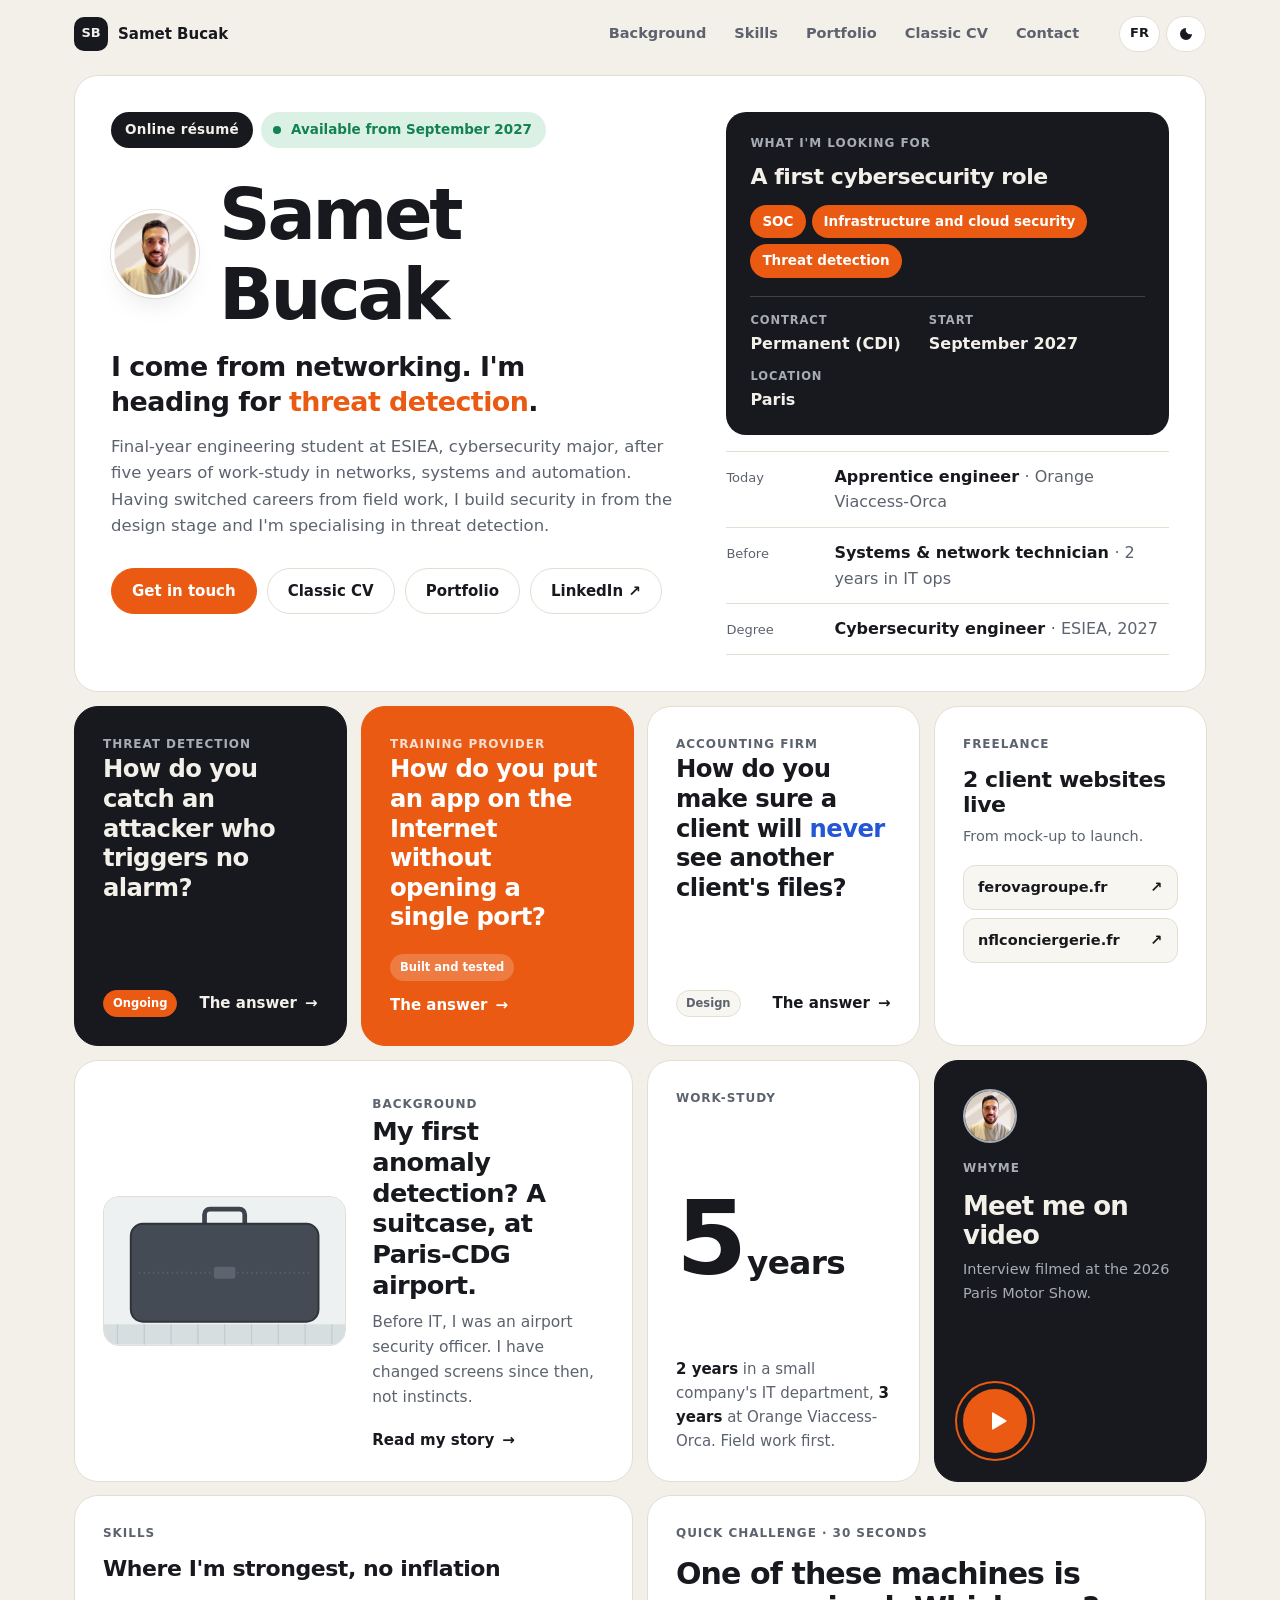
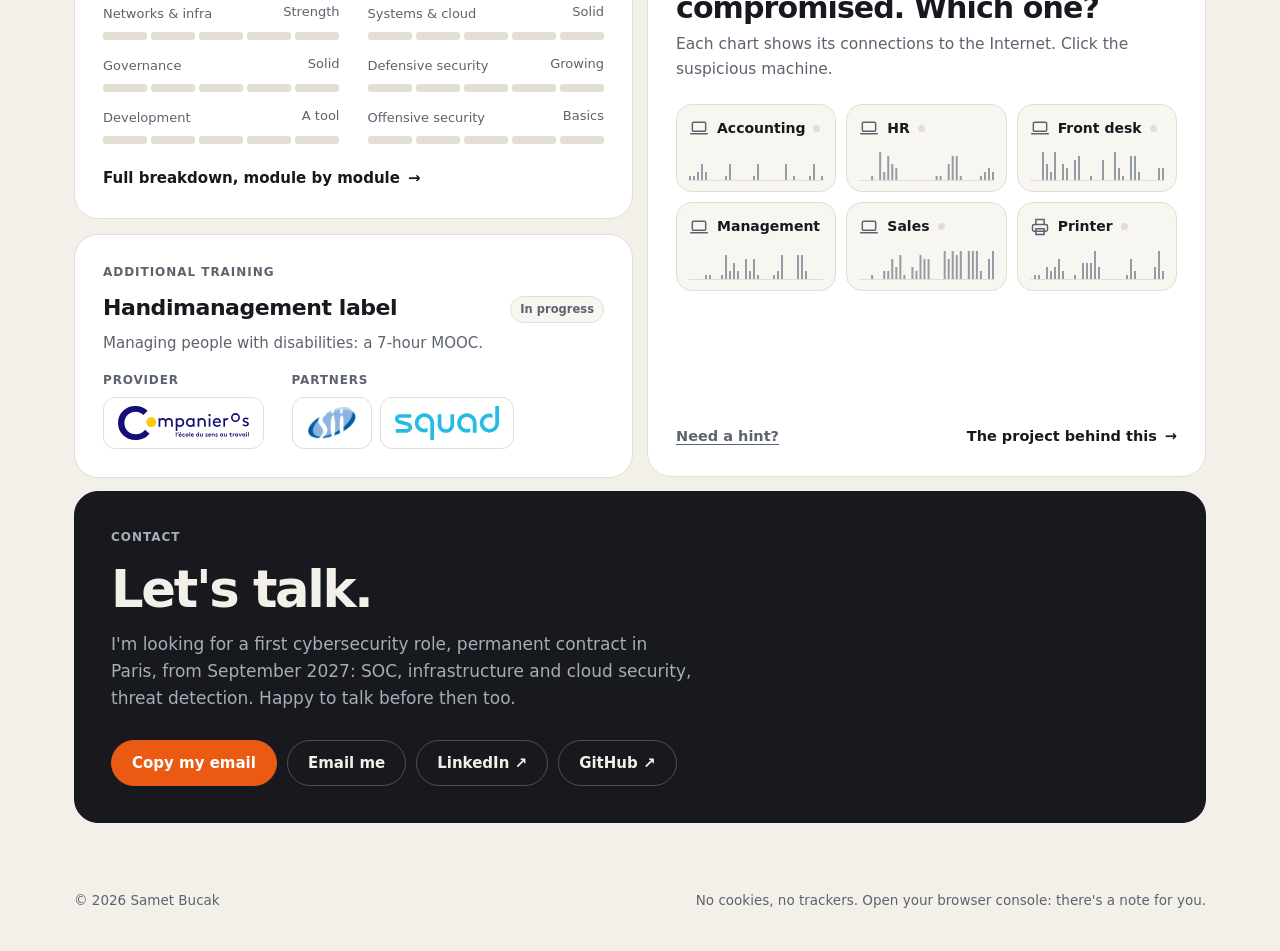
==== commit 0ecb5188: "Ajout du label Handimanagement Label en cours chez Companieros, avec Groupe SII et Squad comme parte" ====
--- a/index.html
+++ b/index.html
@@ -176,6 +176,11 @@
         <div class="tile__foot"><span class="go"><span lang="fr">Le détail, module par module</span><span lang="en">Full breakdown, module by module</span></span></div>
       </a>
 
+      <section class="tile t-label" data-labels>
+        <span class="label"><span lang="fr">Formation complémentaire</span><span lang="en">Additional training</span></span>
+        <div data-cv="label-list"></div>
+      </section>
+
       <section class="tile t-game" id="game" aria-labelledby="game-title">
         <span class="label"><span lang="fr">Mini-défi · 30 secondes</span><span lang="en">Quick challenge · 30 seconds</span></span>
         <h2 class="game__title" id="game-title"><span lang="fr">Une de ces machines est piratée. Laquelle ?</span><span lang="en">One of these machines is compromised. Which one?</span></h2>
--- a/css/style.css
+++ b/css/style.css
@@ -188,6 +188,7 @@
     "projects projects projects web"
     "xray     xray     years    video"
     "skills   skills   game     game"
+    "label    label    game     game"
     "contact  contact  contact  contact";
 }
 .tile {
@@ -207,6 +208,7 @@
 .t-years { grid-area: years; }
 .t-video { grid-area: video; }
 .t-projects { grid-area: projects; }
+.t-label { grid-area: label; }
 .t-skills { grid-area: skills; }
 .t-web { grid-area: web; }
 .t-contact { grid-area: contact; }
@@ -608,6 +610,7 @@
       "xray xray"
       "years video"
       "skills skills"
+      "label label"
       "game game"
       "web contact";
   }
@@ -625,7 +628,7 @@
   .home, .page { padding-left: 16px; padding-right: 16px; }
   .bento {
     grid-template-columns: minmax(0, 1fr);
-    grid-template-areas: "intro" "projects" "xray" "years" "video" "skills" "game" "web" "contact";
+    grid-template-areas: "intro" "projects" "xray" "years" "video" "skills" "label" "game" "web" "contact";
     gap: 12px;
   }
   .tile, .t-intro, .t-contact { padding: 22px; border-radius: 20px; }
@@ -716,6 +719,17 @@
 .seek__meta dt { font-size: 11.5px; font-weight: 650; letter-spacing: .08em; text-transform: uppercase; color: var(--on-contrast-muted); }
 .seek__meta dd { font-weight: 700; font-size: 16px; margin-top: 2px; }
 
+/* Formation complémentaire, construite depuis js/data.js */
+.label-item__head { display: flex; justify-content: space-between; align-items: flex-start; gap: 12px; }
+.label-item__head h2 { font-size: 22px; letter-spacing: -.02em; }
+.label-item p { color: var(--muted); font-size: 15px; margin-top: 8px; }
+.label-logos { display: flex; flex-wrap: wrap; gap: 14px 28px; margin-top: 16px; }
+.label-logos__group { display: grid; gap: 7px; }
+.label-logos__key { font-size: 12px; font-weight: 650; letter-spacing: .07em; text-transform: uppercase; color: var(--muted); }
+.label-logos__row { display: flex; flex-wrap: wrap; gap: 8px; }
+.logo-chip { display: grid; place-items: center; padding: 8px 14px; border-radius: 12px; background: #ffffff; border: 1px solid var(--line); }
+.logo-chip img { height: 34px; width: auto; max-width: 150px; }
+
 /* Projets, construits depuis js/data.js */
 .projects-grid { display: grid; grid-template-columns: repeat(auto-fit, minmax(230px, 1fr)); gap: 14px; height: 100%; }
 .t-proj { min-height: 230px; }
